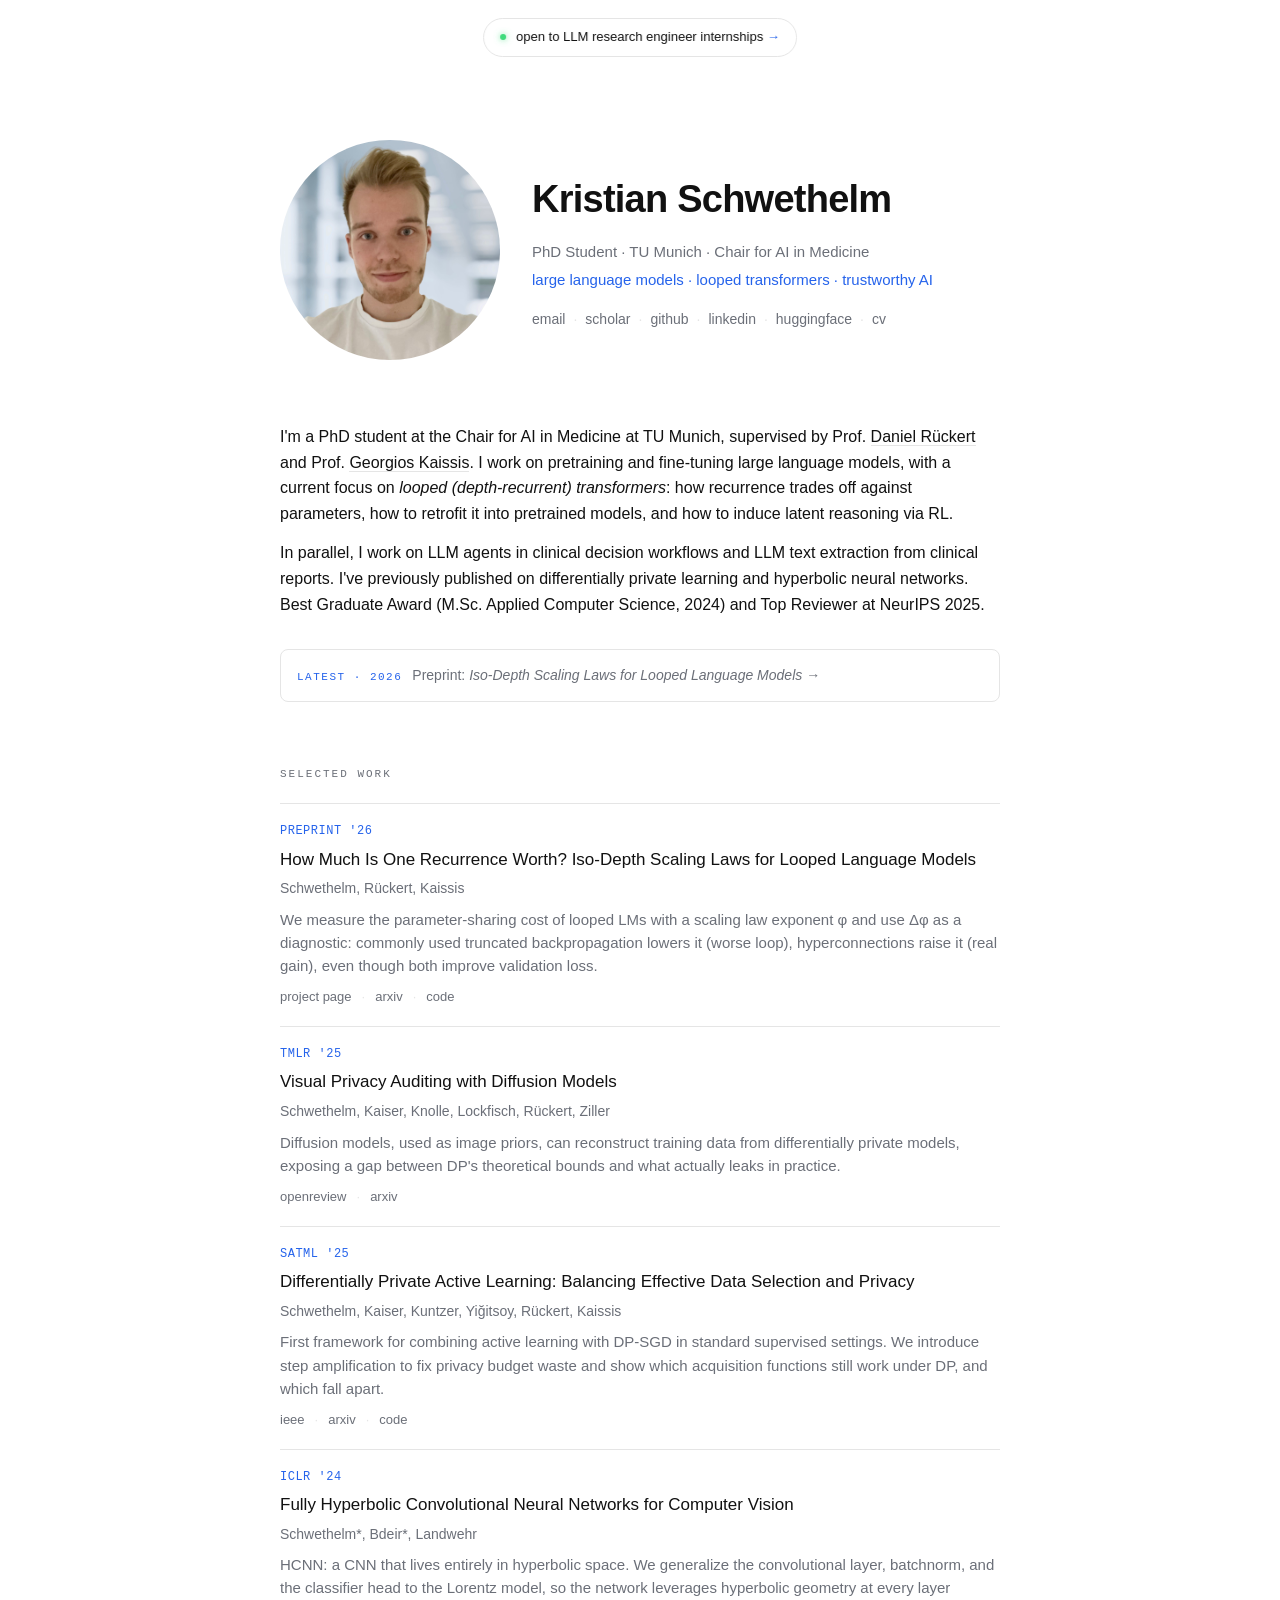
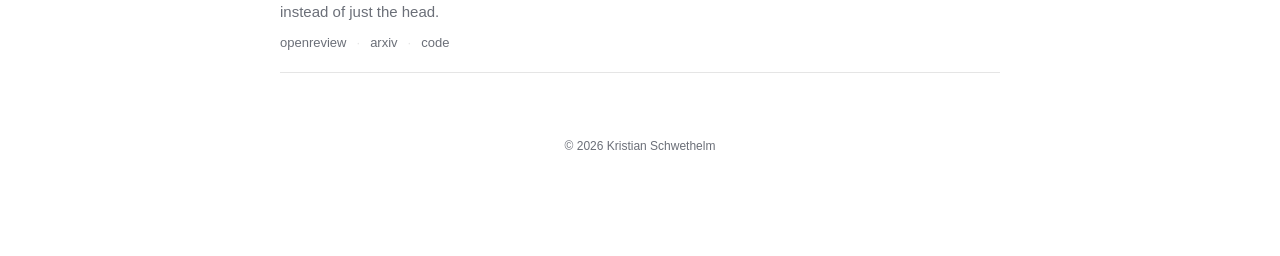
==== index.html @ 6de81373 "Add CV asset Co-Authored-By: Claude Opus 4.7 (1M context) <noreply@anthropic.com>" ====
<!DOCTYPE html>
<html lang="en">
<head>
<meta charset="UTF-8" />
<meta name="viewport" content="width=device-width, initial-scale=1.0" />
<title>Kristian Schwethelm</title>
<meta name="description" content="PhD student at TU Munich working on looped transformers and large language models." />
<link rel="icon" href="data:image/svg+xml,<svg xmlns=%22http://www.w3.org/2000/svg%22 viewBox=%220 0 100 100%22><text y=%22.9em%22 font-size=%2290%22>🧐</text></svg>" />
<style>
  :root {
    --bg: #ffffff;
    --fg: #111111;
    --dim: #6b6f78;
    --line: #e5e5e5;
    --accent: #2563eb;
    --pill-bg: rgba(255,255,255,0.75);
  }
  @media (prefers-color-scheme: dark) {
    :root {
      --bg: #0a0b0d;
      --fg: #e8e6e0;
      --dim: #a0a6b0;
      --line: #2a2e36;
      --accent: #6aa9ff;
      --pill-bg: rgba(10,11,13,0.7);
    }
  }

  * { box-sizing: border-box; margin: 0; padding: 0; }

  html { background: var(--bg); }
  body {
    background: var(--bg);
    color: var(--fg);
    font-family: -apple-system, BlinkMacSystemFont, "Segoe UI", Roboto, "Helvetica Neue", Arial, sans-serif;
    font-size: 16px;
    line-height: 1.6;
    min-height: 100vh;
  }

  a { color: inherit; text-decoration: none; }
  a:hover { color: var(--accent); }

  /* status pill */
  .status-bar {
    position: fixed;
    top: 18px;
    left: 50%;
    transform: translateX(-50%);
    z-index: 11;
  }
  .status {
    display: inline-flex;
    align-items: center;
    gap: 10px;
    padding: 8px 16px;
    border: 1px solid var(--line);
    border-radius: 999px;
    font-size: 13px;
    color: var(--fg);
    background: var(--pill-bg);
    backdrop-filter: blur(8px);
    -webkit-backdrop-filter: blur(8px);
    white-space: nowrap;
    transition: border-color 0.2s;
  }
  .status:hover { border-color: var(--accent); color: var(--fg); }
  .status .dot {
    width: 6px; height: 6px;
    border-radius: 50%;
    background: #3fdb7c;
    box-shadow: 0 0 6px rgba(63,219,124,0.7);
    animation: pulse 2s ease-in-out infinite;
    flex-shrink: 0;
  }
  @keyframes pulse {
    0%, 100% { opacity: 1; }
    50%      { opacity: 0.4; }
  }
  .status strong { color: var(--fg); font-weight: 500; }
  .status .arrow { color: var(--accent); }

  main {
    max-width: 800px;
    margin: 0 auto;
    padding: 140px 40px 100px;
  }

  /* hero */
  .hero {
    display: grid;
    grid-template-columns: auto 1fr;
    gap: 32px;
    align-items: center;
  }
  .hero img {
    width: 220px;
    height: 220px;
    border-radius: 50%;
    object-fit: cover;
    display: block;
  }
  .hero h1 {
    font-size: 38px;
    font-weight: 600;
    letter-spacing: -0.02em;
    margin-bottom: 10px;
  }
  .role {
    color: var(--dim);
    font-size: 15px;
    margin-bottom: 4px;
  }
  .interests {
    color: var(--accent);
    font-size: 15px;
    margin-bottom: 16px;
  }

  .links {
    display: flex;
    flex-wrap: wrap;
    gap: 4px 0;
    font-size: 14px;
    color: var(--dim);
  }
  .links a { color: var(--dim); }
  .links a:hover { color: var(--accent); }
  .links .sep { margin: 0 8px; color: var(--line); }

  /* about */
  .about {
    margin-top: 64px;
    display: flex;
    flex-direction: column;
    gap: 14px;
  }
  .about p { color: var(--fg); }
  .about strong { font-weight: 500; }
  .about em { font-style: italic; color: var(--fg); }
  .about a { color: var(--fg); border-bottom: 1px solid var(--line); }
  .about a:hover { color: var(--accent); border-bottom-color: var(--accent); }

  /* latest */
  .latest {
    margin-top: 32px;
    padding: 14px 16px;
    border: 1px solid var(--line);
    border-radius: 8px;
    font-size: 14px;
    color: var(--dim);
    display: flex;
    align-items: baseline;
    gap: 10px;
    flex-wrap: wrap;
  }
  .latest .tag {
    font-family: ui-monospace, SFMono-Regular, Menlo, Consolas, monospace;
    font-size: 11px;
    text-transform: uppercase;
    letter-spacing: 1.5px;
    color: var(--accent);
  }
  .latest a { color: var(--fg); }
  .latest a:hover { color: var(--accent); }

  /* selected work */
  .label {
    margin-top: 64px;
    margin-bottom: 20px;
    font-family: ui-monospace, SFMono-Regular, Menlo, Consolas, monospace;
    font-size: 11px;
    text-transform: uppercase;
    letter-spacing: 2px;
    color: var(--dim);
  }

  .pub {
    padding: 18px 0;
    border-top: 1px solid var(--line);
    display: flex;
    flex-direction: column;
    gap: 6px;
  }
  .pub:last-of-type { border-bottom: 1px solid var(--line); }

  .pub-venue {
    font-family: ui-monospace, SFMono-Regular, Menlo, Consolas, monospace;
    font-size: 12px;
    color: var(--accent);
    letter-spacing: 0.5px;
    text-transform: uppercase;
  }
  .pub-title {
    font-size: 17px;
    font-weight: 500;
    color: var(--fg);
    line-height: 1.4;
  }
  .pub-title a { color: var(--fg); transition: color 0.2s; }
  .pub-title a:hover { color: var(--accent); }
  .pub-authors {
    font-size: 14px;
    color: var(--dim);
  }
  .pub-tldr {
    font-size: 15px;
    color: var(--dim);
    margin-top: 2px;
    line-height: 1.55;
  }
  .pub-tldr em { font-style: italic; color: var(--fg); }
  .pub-links {
    display: flex;
    flex-wrap: wrap;
    font-size: 13px;
    margin-top: 4px;
    color: var(--dim);
  }
  .pub-links a { color: var(--dim); }
  .pub-links a:hover { color: var(--accent); }
  .pub-links .sep { margin: 0 10px; color: var(--line); }

  /* footer */
  footer {
    margin-top: 64px;
    font-size: 12px;
    color: var(--dim);
    text-align: center;
  }

  /* responsive */
  @media (max-width: 600px) {
    main { padding: 110px 24px 80px; }
    .hero {
      grid-template-columns: 1fr;
      gap: 20px;
      text-align: center;
      justify-items: center;
    }
    .hero img { width: 150px; height: 150px; }
    .hero h1 { font-size: 28px; }
    .links { justify-content: center; }
    .status { font-size: 12px; padding: 6px 12px; }
    .status-bar { top: 14px; }
    .about, .latest, .label { margin-top: 48px; }
    .latest { margin-top: 28px; }
  }
</style>
</head>
<body>

<div class="status-bar">
  <a class="status" href="mailto:k.schwethelm@tum.de?subject=LLM%20Research%20Engineer%20Internship">
    <span class="dot" aria-hidden="true"></span>
    <span>open to <strong>LLM research engineer</strong> internships <span class="arrow">→</span></span>
  </a>
</div>

<main>

  <section class="hero">
    <img src="assets/avatar.jpg" alt="Kristian Schwethelm" />
    <div>
      <h1>Kristian Schwethelm</h1>
      <div class="role">PhD Student · TU Munich · Chair for AI in Medicine</div>
      <div class="interests">large language models · looped transformers · trustworthy AI</div>
      <div class="links">
        <a href="mailto:k.schwethelm@tum.de">email</a>
        <span class="sep">·</span>
        <a href="https://scholar.google.com/citations?user=kschwethelm">scholar</a>
        <span class="sep">·</span>
        <a href="https://github.com/kschwethelm">github</a>
        <span class="sep">·</span>
        <a href="https://www.linkedin.com/in/kristian-schwethelm/">linkedin</a>
        <span class="sep">·</span>
        <a href="https://huggingface.co/KristianS7">huggingface</a>
        <span class="sep">·</span>
        <a href="assets/kristian-schwethelm-cv.pdf">cv</a>
      </div>
    </div>
  </section>

  <section class="about">
    <p>
      I'm a PhD student at the <strong>Chair for AI in Medicine</strong> at TU Munich, supervised by Prof. <a href="https://scholar.google.com/citations?user=H0O0WnQAAAAJ">Daniel Rückert</a> and Prof. <a href="https://scholar.google.com/citations?user=g-WdmSgAAAAJ">Georgios Kaissis</a>. I work on pretraining and fine-tuning large language models, with a current focus on <em>looped (depth-recurrent) transformers</em>: how recurrence trades off against parameters, how to retrofit it into pretrained models, and how to induce latent reasoning via RL.
    </p>
    <p>
      In parallel, I work on LLM agents in clinical decision workflows and LLM text extraction from clinical reports. I've previously published on differentially private learning and hyperbolic neural networks. Best Graduate Award (M.Sc. Applied Computer Science, 2024) and Top Reviewer at NeurIPS 2025.
    </p>
  </section>

  <a class="latest" href="looped-lm-scaling/">
    <span class="tag">Latest · 2026</span>
    <span>Preprint: <em>Iso-Depth Scaling Laws for Looped Language Models</em> →</span>
  </a>

  <div class="label">Selected work</div>

  <article class="pub">
    <div class="pub-venue preprint">Preprint '26</div>
    <div class="pub-title"><a href="looped-lm-scaling/">How Much Is One Recurrence Worth? Iso-Depth Scaling Laws for Looped Language Models</a></div>
    <div class="pub-authors">Schwethelm, Rückert, Kaissis</div>
    <p class="pub-tldr">
      We measure the parameter-sharing cost of looped LMs with a scaling law exponent φ and use Δφ as a diagnostic: commonly used truncated backpropagation lowers it (worse loop), hyperconnections raise it (real gain), even though both improve validation loss.
    </p>
    <div class="pub-links">
      <a href="looped-lm-scaling/">project page</a>
      <span class="sep">·</span>
      <a href="https://arxiv.org/abs/2604.21106">arxiv</a>
      <span class="sep">·</span>
      <a href="https://github.com/kschwethelm/looped-lm-scaling">code</a>
    </div>
  </article>

  <article class="pub">
    <div class="pub-venue">TMLR '25</div>
    <div class="pub-title"><a href="https://arxiv.org/abs/2403.07588">Visual Privacy Auditing with Diffusion Models</a></div>
    <div class="pub-authors">Schwethelm, Kaiser, Knolle, Lockfisch, Rückert, Ziller</div>
    <p class="pub-tldr">
      Diffusion models, used as image priors, can reconstruct training data from differentially private models, exposing a gap between DP's theoretical bounds and what actually leaks in practice.
    </p>
    <div class="pub-links">
      <a href="https://openreview.net/forum?id=D3DA7pgpvn">openreview</a>
      <span class="sep">·</span>
      <a href="https://arxiv.org/abs/2403.07588">arxiv</a>
    </div>
  </article>

  <article class="pub">
    <div class="pub-venue">SaTML '25</div>
    <div class="pub-title"><a href="https://arxiv.org/abs/2410.00542">Differentially Private Active Learning: Balancing Effective Data Selection and Privacy</a></div>
    <div class="pub-authors">Schwethelm, Kaiser, Kuntzer, Yiğitsoy, Rückert, Kaissis</div>
    <p class="pub-tldr">
      First framework for combining active learning with DP-SGD in standard supervised settings. We introduce step amplification to fix privacy budget waste and show which acquisition functions still work under DP, and which fall apart.
    </p>
    <div class="pub-links">
      <a href="https://ieeexplore.ieee.org/document/10992410">ieee</a>
      <span class="sep">·</span>
      <a href="https://arxiv.org/abs/2410.00542">arxiv</a>
      <span class="sep">·</span>
      <a href="https://github.com/kschwethelm/DPAL">code</a>
    </div>
  </article>

  <article class="pub">
    <div class="pub-venue">ICLR '24</div>
    <div class="pub-title"><a href="https://arxiv.org/abs/2303.15919">Fully Hyperbolic Convolutional Neural Networks for Computer Vision</a></div>
    <div class="pub-authors">Schwethelm*, Bdeir*, Landwehr</div>
    <p class="pub-tldr">
      HCNN: a CNN that lives entirely in hyperbolic space. We generalize the convolutional layer, batchnorm, and the classifier head to the Lorentz model, so the network leverages hyperbolic geometry at every layer instead of just the head.
    </p>
    <div class="pub-links">
      <a href="https://openreview.net/forum?id=ekz1hN5QNh">openreview</a>
      <span class="sep">·</span>
      <a href="https://arxiv.org/abs/2303.15919">arxiv</a>
      <span class="sep">·</span>
      <a href="https://github.com/kschwethelm/HyperbolicCV">code</a>
    </div>
  </article>

  <footer>© 2026 Kristian Schwethelm</footer>

</main>

</body>
</html>
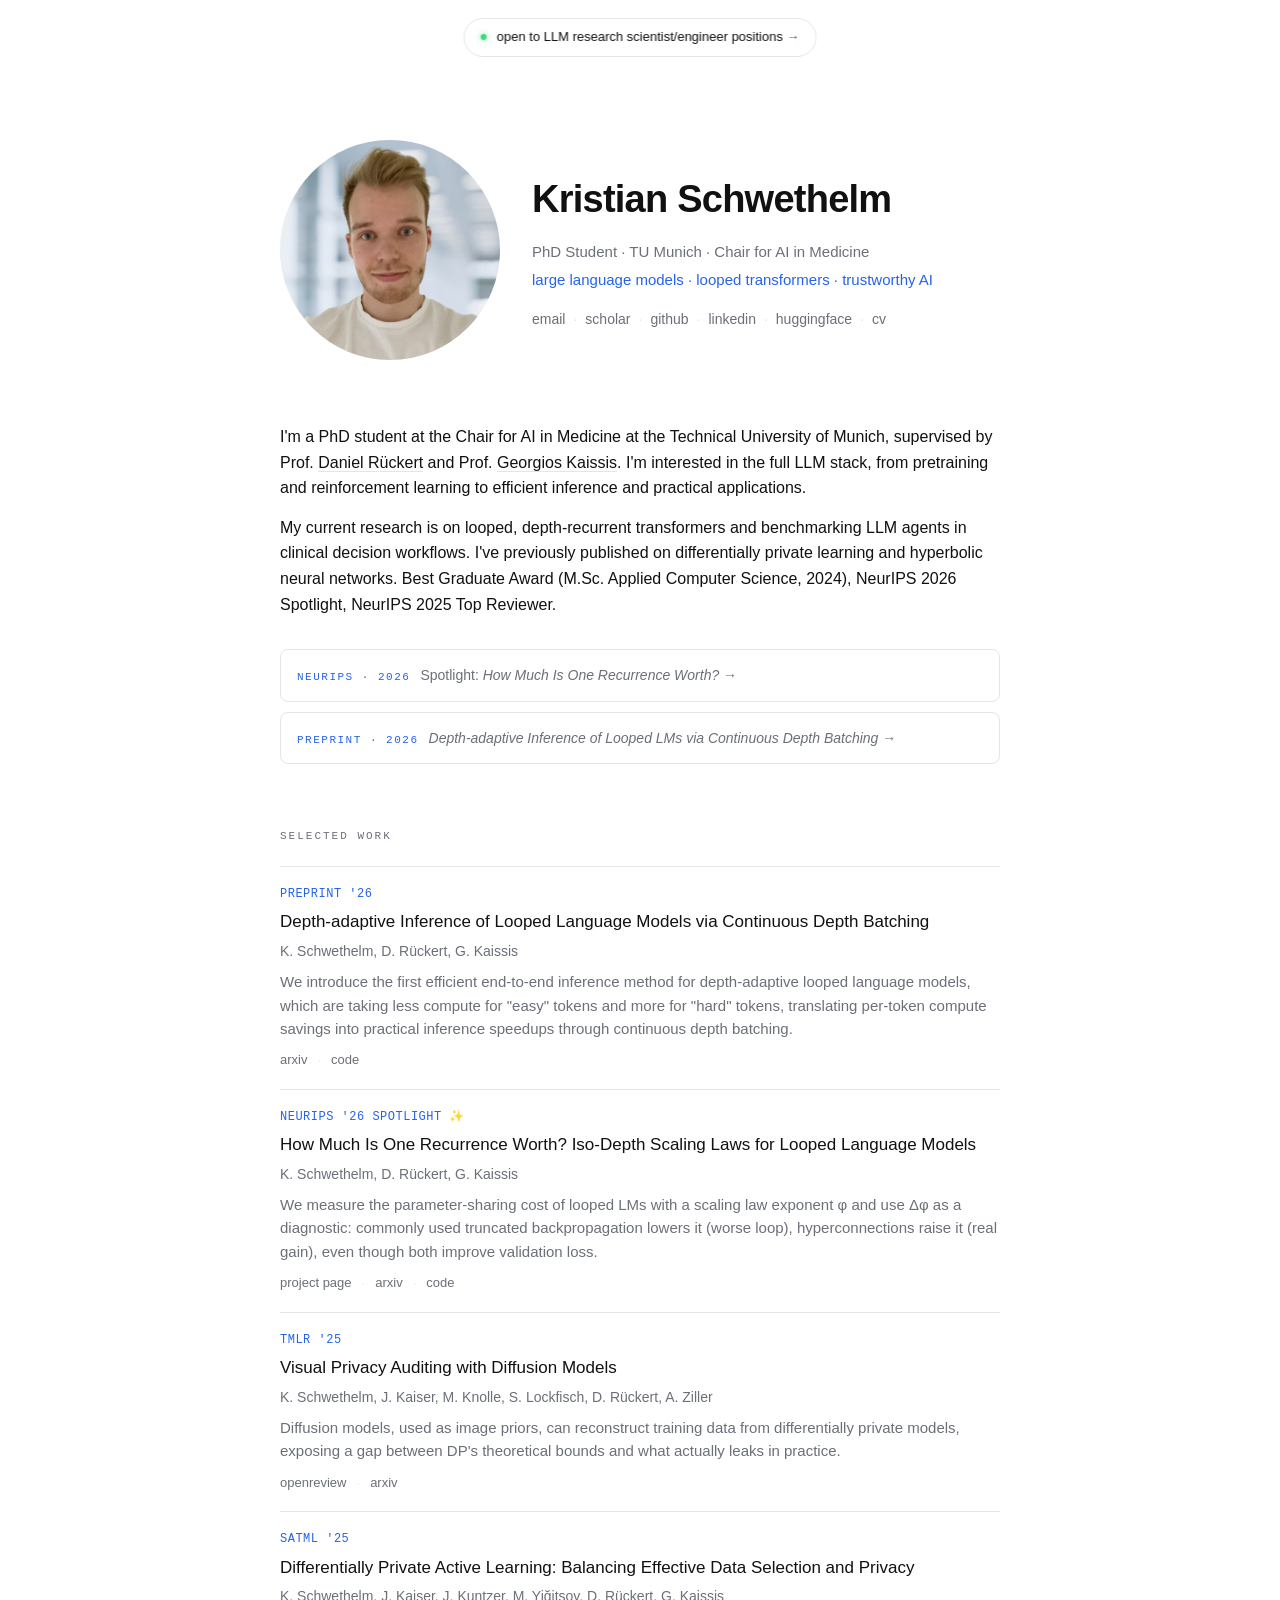
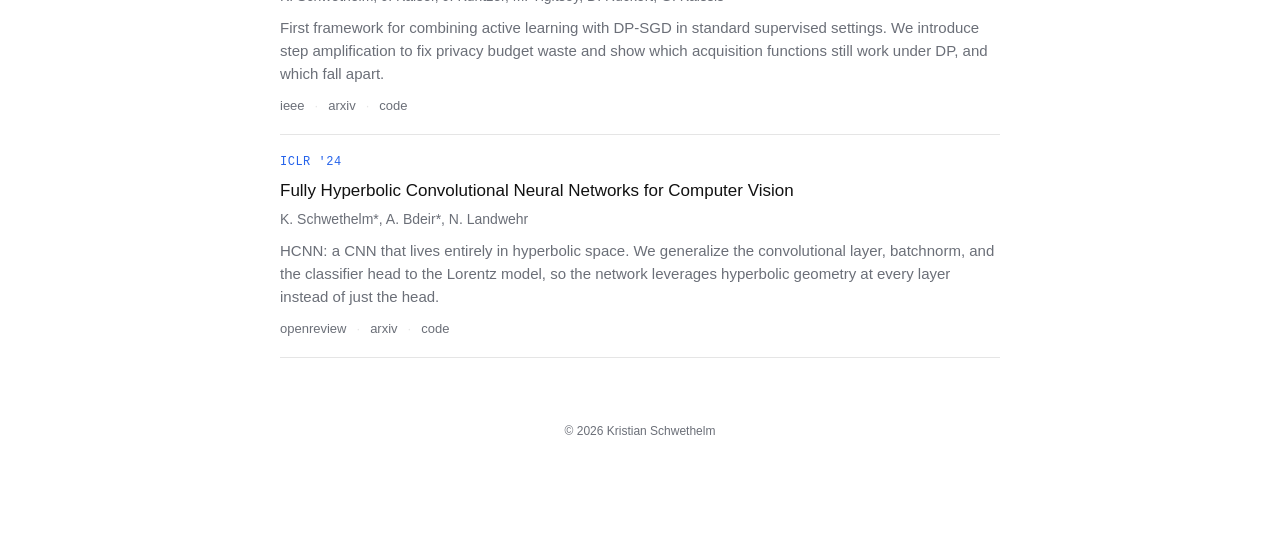
==== commit 7147cc57: "Update new preprint and neurips acceptance" ====
--- a/index.html
+++ b/index.html
@@ -141,9 +141,13 @@
   .about a { color: var(--fg); border-bottom: 1px solid var(--line); }
   .about a:hover { color: var(--accent); border-bottom-color: var(--accent); }
 
-  /* latest */
-  .latest {
+  /* news */
+  .news {
     margin-top: 32px;
+    display: grid;
+    gap: 10px;
+  }
+  .news-item {
     padding: 14px 16px;
     border: 1px solid var(--line);
     border-radius: 8px;
@@ -154,15 +158,14 @@
     gap: 10px;
     flex-wrap: wrap;
   }
-  .latest .tag {
+  .news-item .tag {
     font-family: ui-monospace, SFMono-Regular, Menlo, Consolas, monospace;
     font-size: 11px;
     text-transform: uppercase;
     letter-spacing: 1.5px;
     color: var(--accent);
   }
-  .latest a { color: var(--fg); }
-  .latest a:hover { color: var(--accent); }
+  .news-item:hover { color: var(--accent); }
 
   /* selected work */
   .label {
@@ -243,17 +246,17 @@
     .links { justify-content: center; }
     .status { font-size: 12px; padding: 6px 12px; }
     .status-bar { top: 14px; }
-    .about, .latest, .label { margin-top: 48px; }
-    .latest { margin-top: 28px; }
+    .about, .news, .label { margin-top: 48px; }
+    .news { margin-top: 28px; }
   }
 </style>
 </head>
 <body>
 
 <div class="status-bar">
-  <a class="status" href="mailto:k.schwethelm@tum.de?subject=LLM%20Research%20Engineer%20Internship">
+  <a class="status" href="mailto:k.schwethelm@tum.de?subject=Internship">
     <span class="dot" aria-hidden="true"></span>
-    <span>open to <strong>LLM research engineer</strong> internships <span class="arrow">→</span></span>
+    <span>open to <strong>LLM research scientist/engineer</strong> positions <span class="arrow">→</span></span>
   </a>
 </div>
 
@@ -283,24 +286,44 @@
 
   <section class="about">
     <p>
-      I'm a PhD student at the <strong>Chair for AI in Medicine</strong> at TU Munich, supervised by Prof. <a href="https://scholar.google.com/citations?user=H0O0WnQAAAAJ">Daniel Rückert</a> and Prof. <a href="https://scholar.google.com/citations?user=g-WdmSgAAAAJ">Georgios Kaissis</a>. I work on pretraining and fine-tuning large language models, with a current focus on <em>looped (depth-recurrent) transformers</em>: how recurrence trades off against parameters, how to retrofit it into pretrained models, and how to induce latent reasoning via RL.
+      I'm a PhD student at the <strong>Chair for AI in Medicine</strong> at the Technical University of Munich, supervised by Prof. <a href="https://scholar.google.com/citations?user=H0O0WnQAAAAJ">Daniel Rückert</a> and Prof. <a href="https://scholar.google.com/citations?user=g-WdmSgAAAAJ">Georgios Kaissis</a>. I'm interested in the full LLM stack, from pretraining and reinforcement learning to efficient inference and practical applications.
     </p>
     <p>
-      In parallel, I work on LLM agents in clinical decision workflows and LLM text extraction from clinical reports. I've previously published on differentially private learning and hyperbolic neural networks. Best Graduate Award (M.Sc. Applied Computer Science, 2024) and Top Reviewer at NeurIPS 2025.
+      My current research is on looped, depth-recurrent transformers and benchmarking LLM agents in clinical decision workflows. I've previously published on differentially private learning and hyperbolic neural networks. Best Graduate Award (M.Sc. Applied Computer Science, 2024), NeurIPS 2026 Spotlight, NeurIPS 2025 Top Reviewer.
     </p>
   </section>
 
-  <a class="latest" href="looped-lm-scaling/">
-    <span class="tag">Latest · 2026</span>
-    <span>Preprint: <em>Iso-Depth Scaling Laws for Looped Language Models</em> →</span>
-  </a>
+  <section class="news" aria-label="News">
+    <a class="news-item" href="looped-lm-scaling/">
+      <span class="tag">NeurIPS · 2026</span>
+      <span>Spotlight: <em>How Much Is One Recurrence Worth?</em> →</span>
+    </a>
+    <a class="news-item" href="https://arxiv.org/abs/2608.09444">
+      <span class="tag">Preprint · 2026</span>
+      <span><em>Depth-adaptive Inference of Looped LMs via Continuous Depth Batching</em> →</span>
+    </a>
+  </section>
 
   <div class="label">Selected work</div>
 
   <article class="pub">
-    <div class="pub-venue preprint">Preprint '26</div>
+    <div class="pub-venue">Preprint '26</div>
+    <div class="pub-title"><a href="https://arxiv.org/abs/2608.09444">Depth-adaptive Inference of Looped Language Models via Continuous Depth Batching</a></div>
+    <div class="pub-authors">K. Schwethelm, D. Rückert, G. Kaissis</div>
+    <p class="pub-tldr">
+      We introduce the first efficient end-to-end inference method for depth-adaptive looped language models, which are taking less compute for "easy" tokens and more for "hard" tokens, translating per-token compute savings into practical inference speedups through continuous depth batching.
+    </p>
+    <div class="pub-links">
+      <a href="https://arxiv.org/abs/2608.09444">arxiv</a>
+      <span class="sep">·</span>
+      <a href="https://github.com/kschwethelm/continuous-depth-batching">code</a>
+    </div>
+  </article>
+
+  <article class="pub">
+    <div class="pub-venue">NeurIPS '26 Spotlight ✨</div>
     <div class="pub-title"><a href="looped-lm-scaling/">How Much Is One Recurrence Worth? Iso-Depth Scaling Laws for Looped Language Models</a></div>
-    <div class="pub-authors">Schwethelm, Rückert, Kaissis</div>
+    <div class="pub-authors">K. Schwethelm, D. Rückert, G. Kaissis</div>
     <p class="pub-tldr">
       We measure the parameter-sharing cost of looped LMs with a scaling law exponent φ and use Δφ as a diagnostic: commonly used truncated backpropagation lowers it (worse loop), hyperconnections raise it (real gain), even though both improve validation loss.
     </p>
@@ -316,7 +339,7 @@
   <article class="pub">
     <div class="pub-venue">TMLR '25</div>
     <div class="pub-title"><a href="https://arxiv.org/abs/2403.07588">Visual Privacy Auditing with Diffusion Models</a></div>
-    <div class="pub-authors">Schwethelm, Kaiser, Knolle, Lockfisch, Rückert, Ziller</div>
+    <div class="pub-authors">K. Schwethelm, J. Kaiser, M. Knolle, S. Lockfisch, D. Rückert, A. Ziller</div>
     <p class="pub-tldr">
       Diffusion models, used as image priors, can reconstruct training data from differentially private models, exposing a gap between DP's theoretical bounds and what actually leaks in practice.
     </p>
@@ -330,7 +353,7 @@
   <article class="pub">
     <div class="pub-venue">SaTML '25</div>
     <div class="pub-title"><a href="https://arxiv.org/abs/2410.00542">Differentially Private Active Learning: Balancing Effective Data Selection and Privacy</a></div>
-    <div class="pub-authors">Schwethelm, Kaiser, Kuntzer, Yiğitsoy, Rückert, Kaissis</div>
+    <div class="pub-authors">K. Schwethelm, J. Kaiser, J. Kuntzer, M. Yiğitsoy, D. Rückert, G. Kaissis</div>
     <p class="pub-tldr">
       First framework for combining active learning with DP-SGD in standard supervised settings. We introduce step amplification to fix privacy budget waste and show which acquisition functions still work under DP, and which fall apart.
     </p>
@@ -346,7 +369,7 @@
   <article class="pub">
     <div class="pub-venue">ICLR '24</div>
     <div class="pub-title"><a href="https://arxiv.org/abs/2303.15919">Fully Hyperbolic Convolutional Neural Networks for Computer Vision</a></div>
-    <div class="pub-authors">Schwethelm*, Bdeir*, Landwehr</div>
+    <div class="pub-authors">K. Schwethelm*, A. Bdeir*, N. Landwehr</div>
     <p class="pub-tldr">
       HCNN: a CNN that lives entirely in hyperbolic space. We generalize the convolutional layer, batchnorm, and the classifier head to the Lorentz model, so the network leverages hyperbolic geometry at every layer instead of just the head.
     </p>
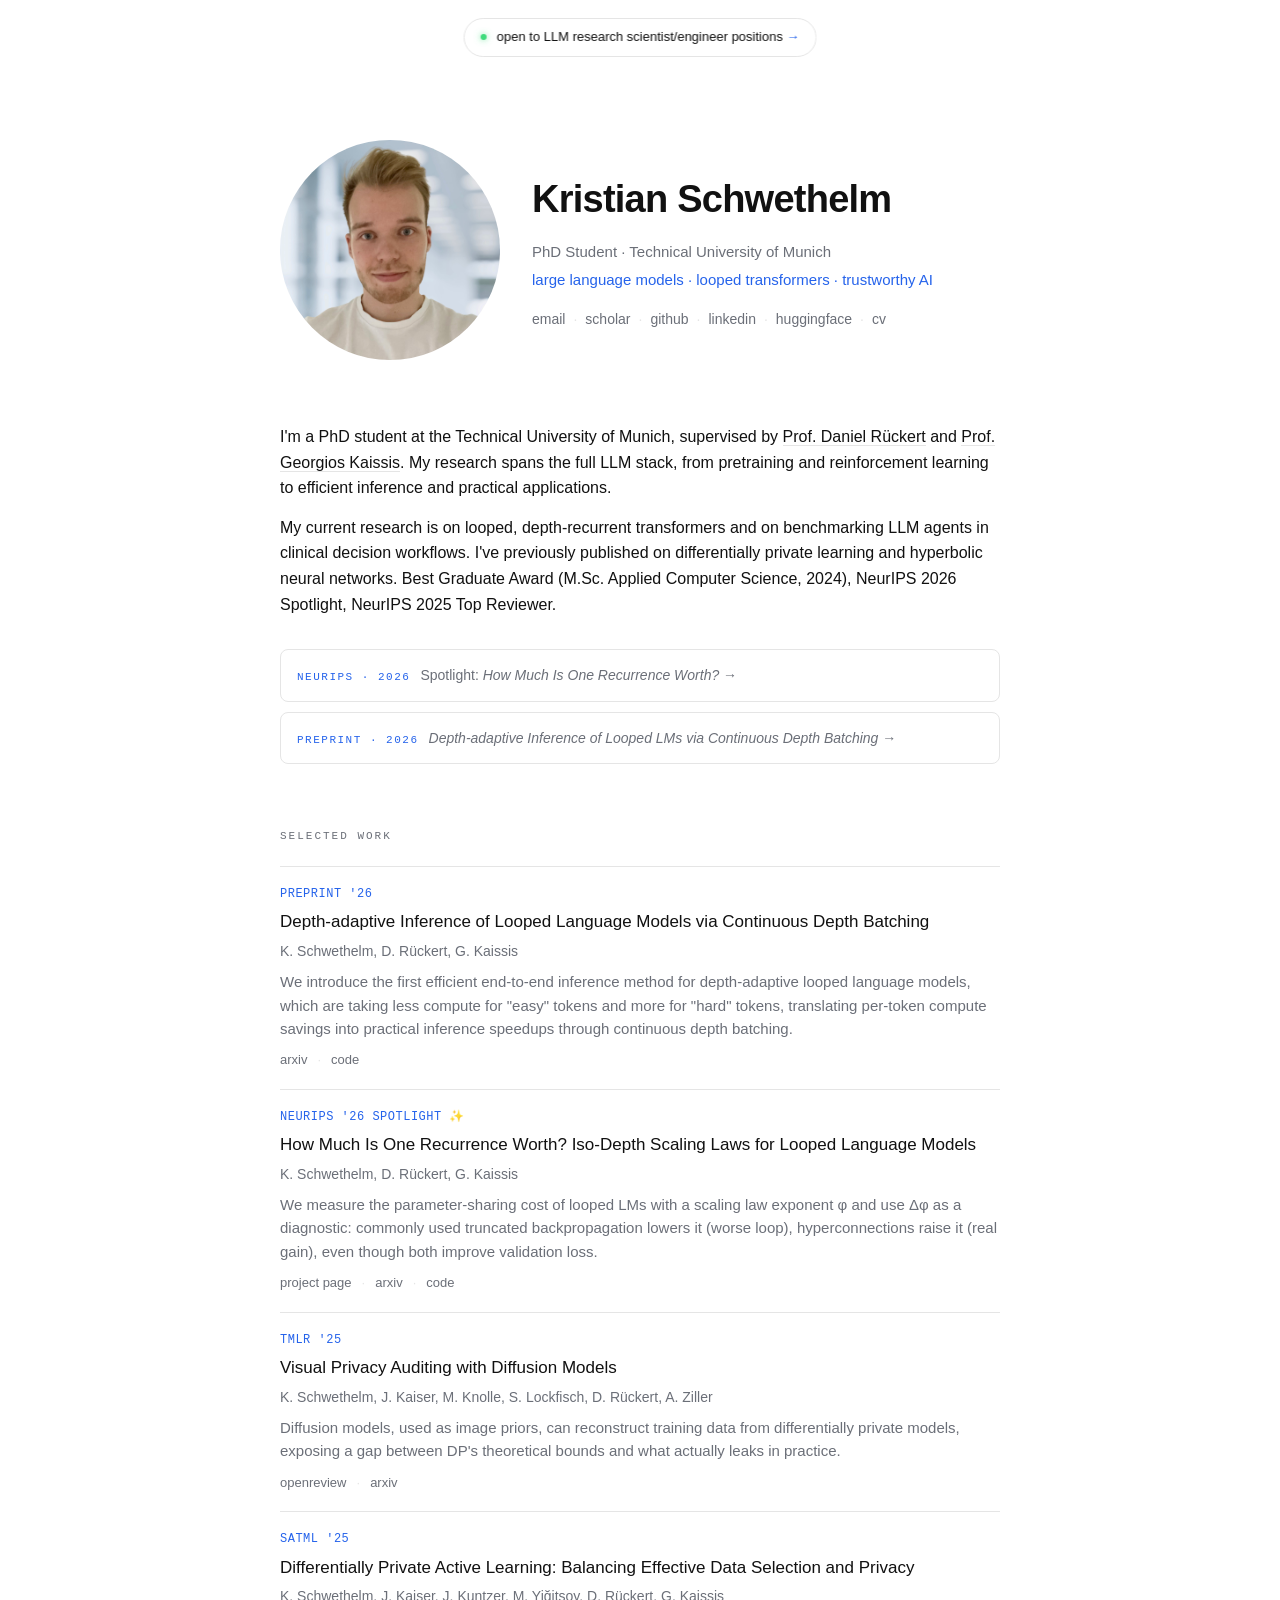
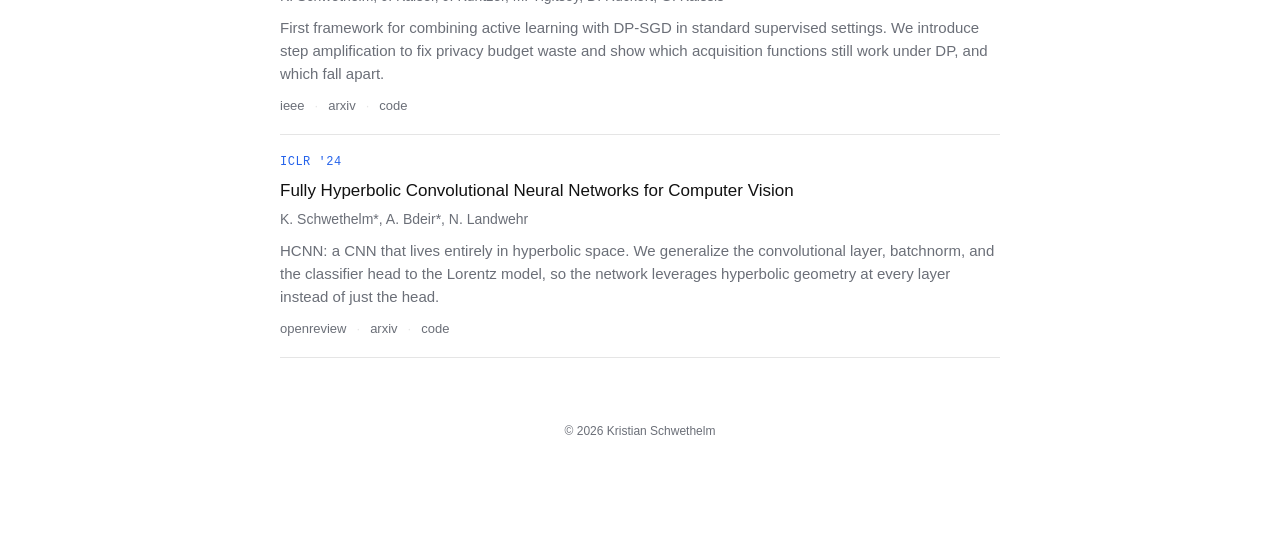
==== commit d054e07f: "small update" ====
--- a/index.html
+++ b/index.html
@@ -5,7 +5,7 @@
 <meta name="viewport" content="width=device-width, initial-scale=1.0" />
 <title>Kristian Schwethelm</title>
 <meta name="description" content="PhD student at TU Munich working on looped transformers and large language models." />
-<link rel="icon" href="data:image/svg+xml,<svg xmlns=%22http://www.w3.org/2000/svg%22 viewBox=%220 0 100 100%22><text y=%22.9em%22 font-size=%2290%22>🧐</text></svg>" />
+<link rel="icon" href="data:image/svg+xml,<svg xmlns=%22http://www.w3.org/2000/svg%22 viewBox=%220 0 100 100%22><text y=%22.9em%22 font-size=%2290%22>🤖</text></svg>" />
 <style>
   :root {
     --bg: #ffffff;
@@ -266,7 +266,7 @@
     <img src="assets/avatar.jpg" alt="Kristian Schwethelm" />
     <div>
       <h1>Kristian Schwethelm</h1>
-      <div class="role">PhD Student · TU Munich · Chair for AI in Medicine</div>
+      <div class="role">PhD Student · Technical University of Munich</div>
       <div class="interests">large language models · looped transformers · trustworthy AI</div>
       <div class="links">
         <a href="mailto:k.schwethelm@tum.de">email</a>
@@ -286,10 +286,10 @@
 
   <section class="about">
     <p>
-      I'm a PhD student at the <strong>Chair for AI in Medicine</strong> at the Technical University of Munich, supervised by Prof. <a href="https://scholar.google.com/citations?user=H0O0WnQAAAAJ">Daniel Rückert</a> and Prof. <a href="https://scholar.google.com/citations?user=g-WdmSgAAAAJ">Georgios Kaissis</a>. I'm interested in the full LLM stack, from pretraining and reinforcement learning to efficient inference and practical applications.
+      I'm a PhD student at the Technical University of Munich, supervised by <a href="https://scholar.google.com/citations?user=H0O0WnQAAAAJ">Prof. Daniel Rückert</a> and <a href="https://scholar.google.com/citations?user=g-WdmSgAAAAJ">Prof. Georgios Kaissis</a>. My research spans the full LLM stack, from pretraining and reinforcement learning to efficient inference and practical applications.
     </p>
     <p>
-      My current research is on looped, depth-recurrent transformers and benchmarking LLM agents in clinical decision workflows. I've previously published on differentially private learning and hyperbolic neural networks. Best Graduate Award (M.Sc. Applied Computer Science, 2024), NeurIPS 2026 Spotlight, NeurIPS 2025 Top Reviewer.
+      My current research is on looped, depth-recurrent transformers and on benchmarking LLM agents in clinical decision workflows. I've previously published on differentially private learning and hyperbolic neural networks. Best Graduate Award (M.Sc. Applied Computer Science, 2024), NeurIPS 2026 Spotlight, NeurIPS 2025 Top Reviewer.
     </p>
   </section>
 
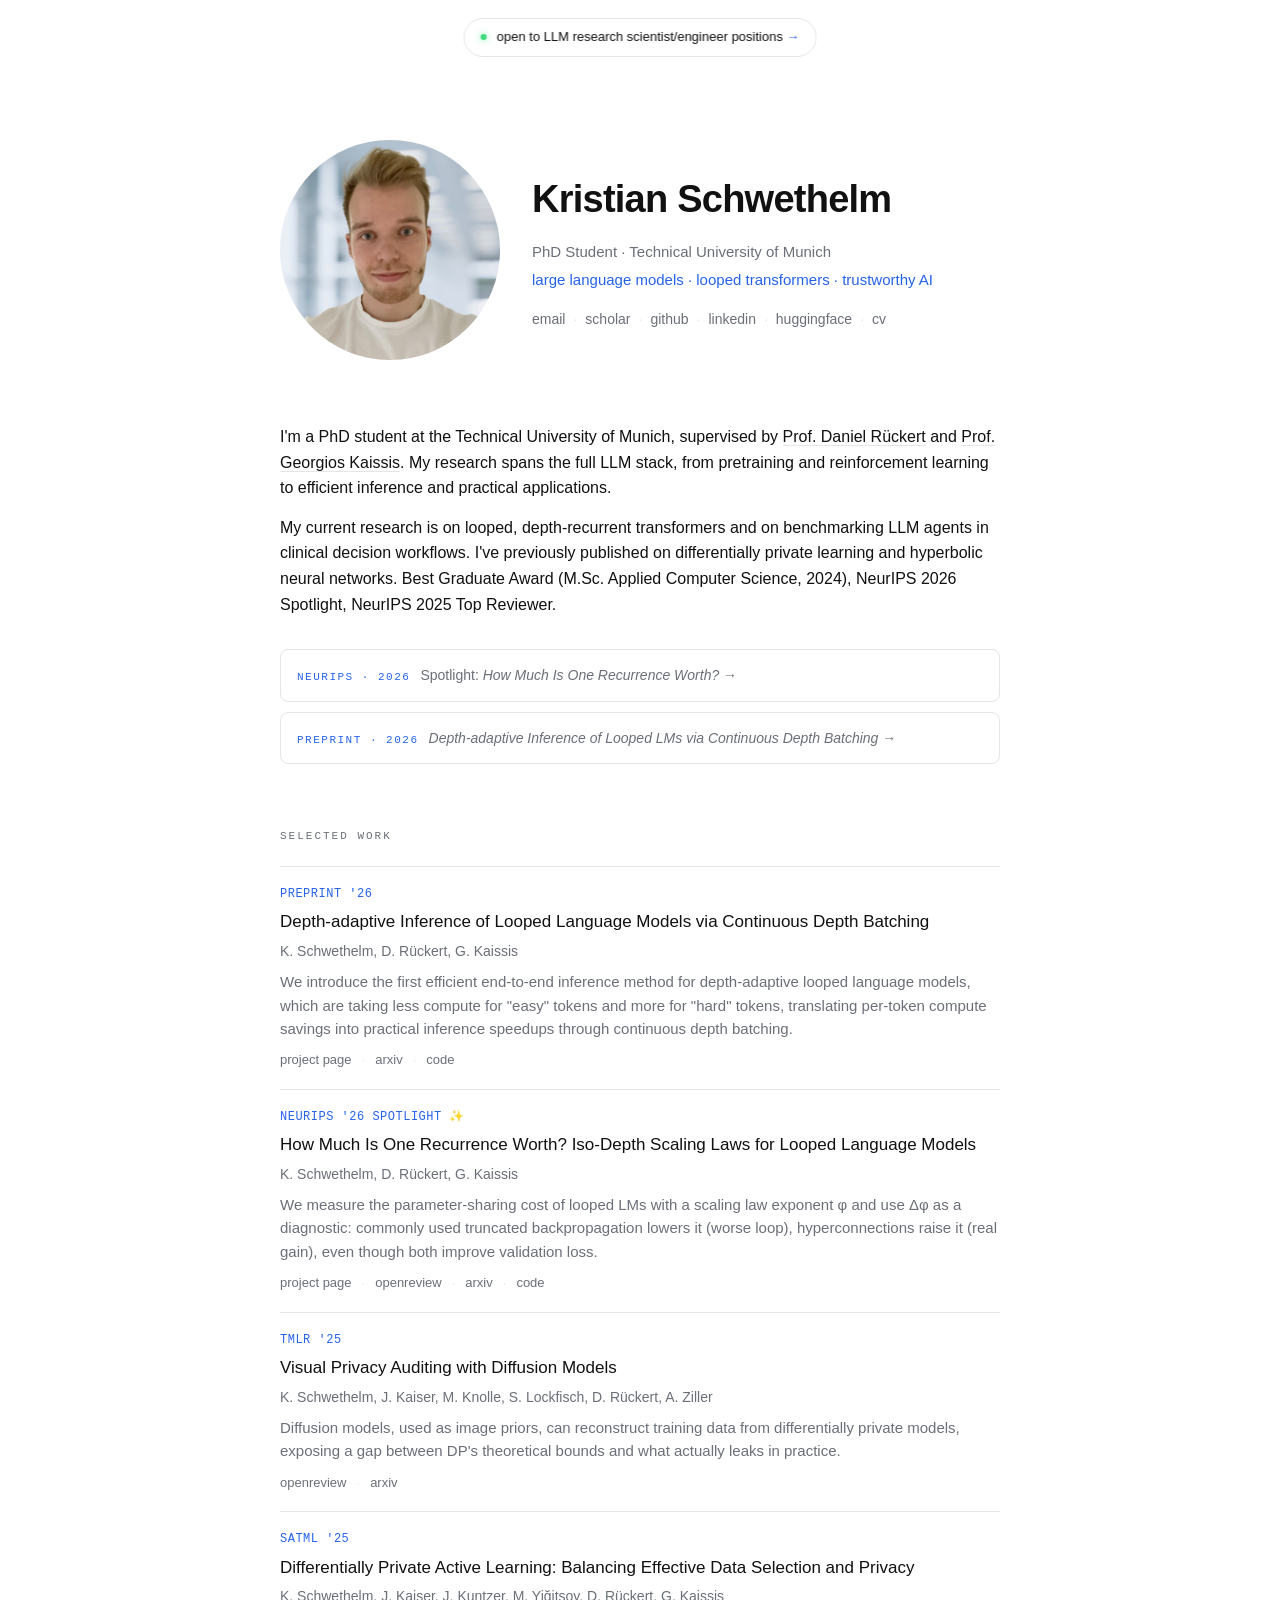
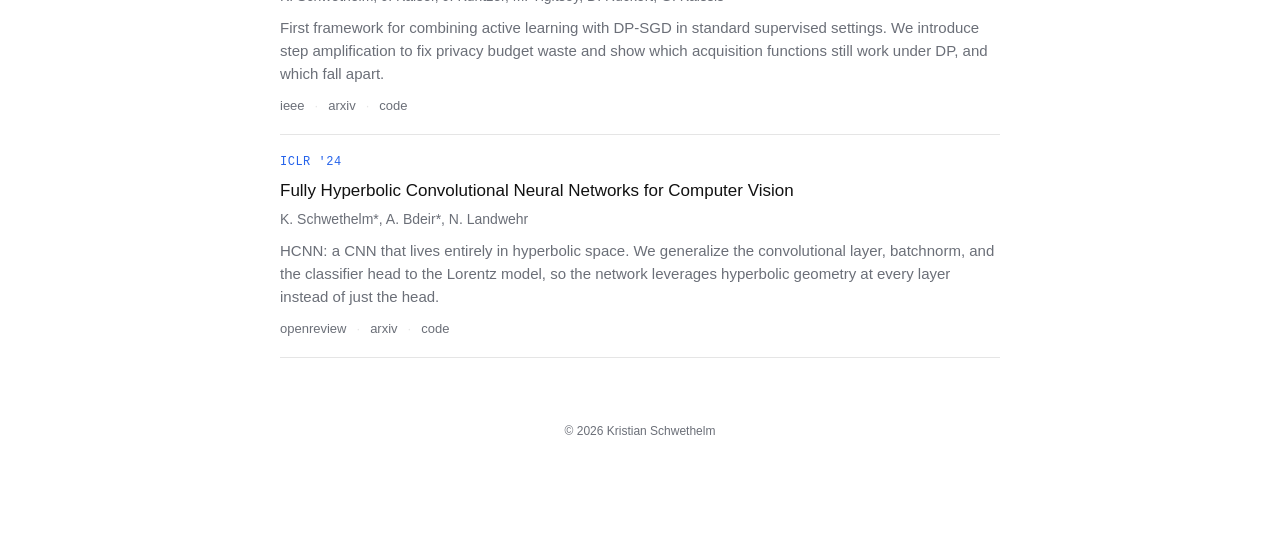
==== commit edf7edea: "Start CDB project page" ====
--- a/index.html
+++ b/index.html
@@ -298,7 +298,7 @@
       <span class="tag">NeurIPS · 2026</span>
       <span>Spotlight: <em>How Much Is One Recurrence Worth?</em> →</span>
     </a>
-    <a class="news-item" href="https://arxiv.org/abs/2608.09444">
+    <a class="news-item" href="continuous-depth-batching/">
       <span class="tag">Preprint · 2026</span>
       <span><em>Depth-adaptive Inference of Looped LMs via Continuous Depth Batching</em> →</span>
     </a>
@@ -308,15 +308,17 @@
 
   <article class="pub">
     <div class="pub-venue">Preprint '26</div>
-    <div class="pub-title"><a href="https://arxiv.org/abs/2608.09444">Depth-adaptive Inference of Looped Language Models via Continuous Depth Batching</a></div>
+    <div class="pub-title"><a href="continuous-depth-batching/">Depth-adaptive Inference of Looped Language Models via Continuous Depth Batching</a></div>
     <div class="pub-authors">K. Schwethelm, D. Rückert, G. Kaissis</div>
     <p class="pub-tldr">
       We introduce the first efficient end-to-end inference method for depth-adaptive looped language models, which are taking less compute for "easy" tokens and more for "hard" tokens, translating per-token compute savings into practical inference speedups through continuous depth batching.
     </p>
     <div class="pub-links">
+      <a href="continuous-depth-batching/">project page</a>
+      <span class="sep">·</span>
       <a href="https://arxiv.org/abs/2608.09444">arxiv</a>
       <span class="sep">·</span>
-      <a href="https://github.com/kschwethelm/continuous-depth-batching">code</a>
+      <a href="https://github.com/kschwethelm/loop-sglang">code</a>
     </div>
   </article>
 
@@ -330,6 +332,8 @@
     <div class="pub-links">
       <a href="looped-lm-scaling/">project page</a>
       <span class="sep">·</span>
+      <a href="https://openreview.net/forum?id=iBvm5lCnAJ">openreview</a>
+      <span class="sep">·</span>
       <a href="https://arxiv.org/abs/2604.21106">arxiv</a>
       <span class="sep">·</span>
       <a href="https://github.com/kschwethelm/looped-lm-scaling">code</a>
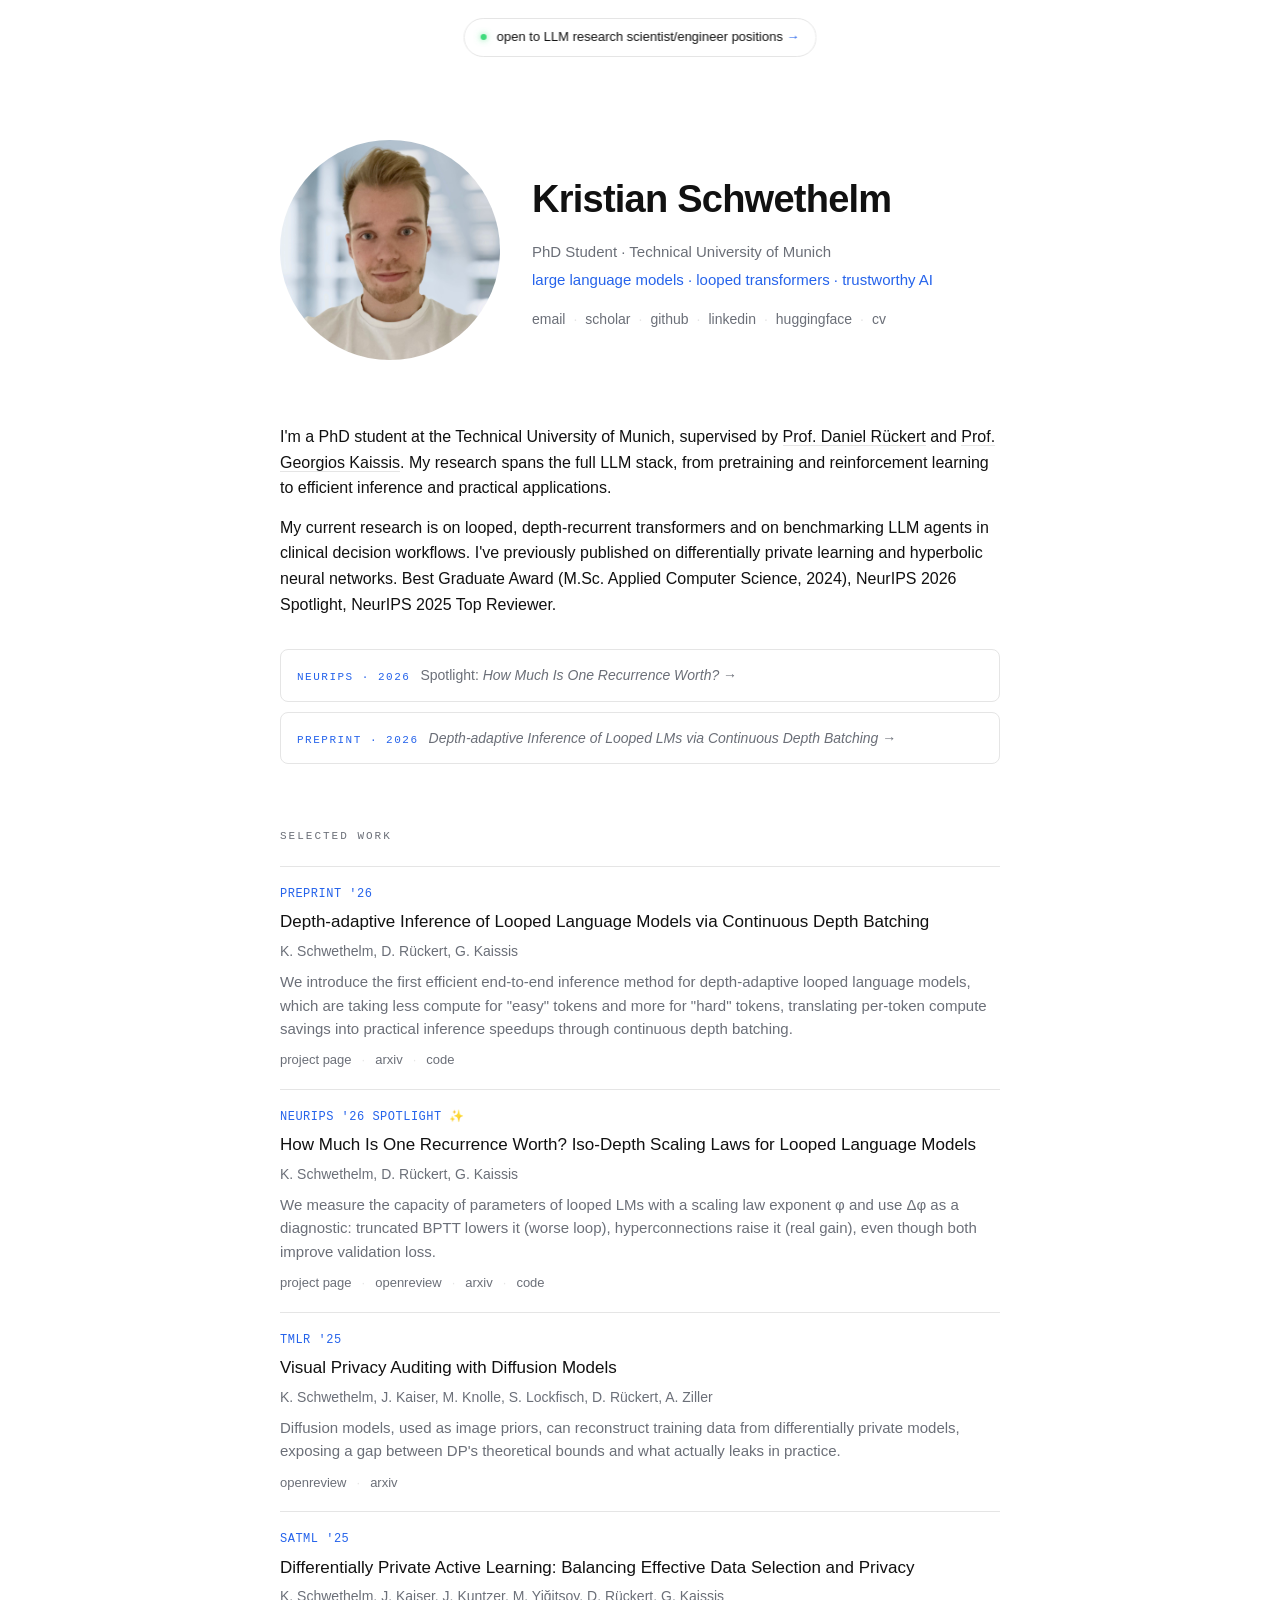
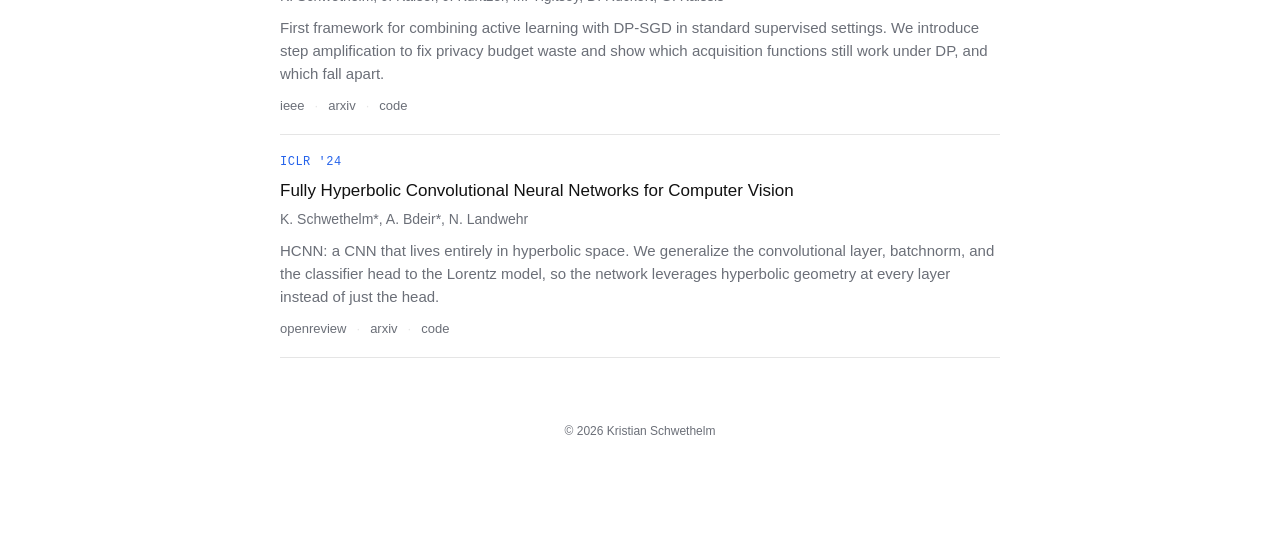
==== commit b1d86591: "Content for CDB page and general layout improvements" ====
--- a/index.html
+++ b/index.html
@@ -5,6 +5,22 @@
 <meta name="viewport" content="width=device-width, initial-scale=1.0" />
 <title>Kristian Schwethelm</title>
 <meta name="description" content="PhD student at TU Munich working on looped transformers and large language models." />
+<link rel="canonical" href="https://kschwethelm.github.io/" />
+<script type="application/ld+json">
+{
+  "@context": "https://schema.org",
+  "@type": "Person",
+  "@id": "https://kschwethelm.github.io/#person",
+  "name": "Kristian Schwethelm",
+  "url": "https://kschwethelm.github.io/",
+  "sameAs": [
+    "https://scholar.google.com/citations?user=Q5X7Kw8AAAAJ",
+    "https://github.com/kschwethelm",
+    "https://www.linkedin.com/in/kristian-schwethelm/",
+    "https://huggingface.co/KristianS7"
+  ]
+}
+</script>
 <link rel="icon" href="data:image/svg+xml,<svg xmlns=%22http://www.w3.org/2000/svg%22 viewBox=%220 0 100 100%22><text y=%22.9em%22 font-size=%2290%22>🤖</text></svg>" />
 <style>
   :root {
@@ -47,10 +63,13 @@
     top: 18px;
     left: 50%;
     transform: translateX(-50%);
+    width: max-content;
+    max-width: calc(100% - 32px);
     z-index: 11;
   }
   .status {
     display: inline-flex;
+    max-width: 100%;
     align-items: center;
     gap: 10px;
     padding: 8px 16px;
@@ -61,10 +80,11 @@
     background: var(--pill-bg);
     backdrop-filter: blur(8px);
     -webkit-backdrop-filter: blur(8px);
-    white-space: nowrap;
+    white-space: normal;
     transition: border-color 0.2s;
   }
   .status:hover { border-color: var(--accent); color: var(--fg); }
+  .status > span:last-child { min-width: 0; overflow-wrap: anywhere; }
   .status .dot {
     width: 6px; height: 6px;
     border-radius: 50%;
@@ -77,6 +97,9 @@
     0%, 100% { opacity: 1; }
     50%      { opacity: 0.4; }
   }
+  @media (prefers-reduced-motion: reduce) {
+    .status .dot { animation: none; }
+  }
   .status strong { color: var(--fg); font-weight: 500; }
   .status .arrow { color: var(--accent); }
 
@@ -173,6 +196,7 @@
     margin-bottom: 20px;
     font-family: ui-monospace, SFMono-Regular, Menlo, Consolas, monospace;
     font-size: 11px;
+    font-weight: 400;
     text-transform: uppercase;
     letter-spacing: 2px;
     color: var(--dim);
@@ -254,7 +278,7 @@
 <body>
 
 <div class="status-bar">
-  <a class="status" href="mailto:k.schwethelm@tum.de?subject=Internship">
+  <a class="status" href="mailto:k.schwethelm@tum.de?subject=LLM%20research%20position">
     <span class="dot" aria-hidden="true"></span>
     <span>open to <strong>LLM research scientist/engineer</strong> positions <span class="arrow">→</span></span>
   </a>
@@ -271,7 +295,7 @@
       <div class="links">
         <a href="mailto:k.schwethelm@tum.de">email</a>
         <span class="sep">·</span>
-        <a href="https://scholar.google.com/citations?user=kschwethelm">scholar</a>
+        <a href="https://scholar.google.com/citations?user=Q5X7Kw8AAAAJ">scholar</a>
         <span class="sep">·</span>
         <a href="https://github.com/kschwethelm">github</a>
         <span class="sep">·</span>
@@ -304,11 +328,11 @@
     </a>
   </section>
 
-  <div class="label">Selected work</div>
+  <h2 class="label">Selected work</h2>
 
   <article class="pub">
     <div class="pub-venue">Preprint '26</div>
-    <div class="pub-title"><a href="continuous-depth-batching/">Depth-adaptive Inference of Looped Language Models via Continuous Depth Batching</a></div>
+    <h3 class="pub-title"><a href="continuous-depth-batching/">Depth-adaptive Inference of Looped Language Models via Continuous Depth Batching</a></h3>
     <div class="pub-authors">K. Schwethelm, D. Rückert, G. Kaissis</div>
     <p class="pub-tldr">
       We introduce the first efficient end-to-end inference method for depth-adaptive looped language models, which are taking less compute for "easy" tokens and more for "hard" tokens, translating per-token compute savings into practical inference speedups through continuous depth batching.
@@ -324,10 +348,10 @@
 
   <article class="pub">
     <div class="pub-venue">NeurIPS '26 Spotlight ✨</div>
-    <div class="pub-title"><a href="looped-lm-scaling/">How Much Is One Recurrence Worth? Iso-Depth Scaling Laws for Looped Language Models</a></div>
+    <h3 class="pub-title"><a href="looped-lm-scaling/">How Much Is One Recurrence Worth? Iso-Depth Scaling Laws for Looped Language Models</a></h3>
     <div class="pub-authors">K. Schwethelm, D. Rückert, G. Kaissis</div>
     <p class="pub-tldr">
-      We measure the parameter-sharing cost of looped LMs with a scaling law exponent φ and use Δφ as a diagnostic: commonly used truncated backpropagation lowers it (worse loop), hyperconnections raise it (real gain), even though both improve validation loss.
+      We measure the capacity of parameters of looped LMs with a scaling law exponent φ and use Δφ as a diagnostic: truncated BPTT lowers it (worse loop), hyperconnections raise it (real gain), even though both improve validation loss.
     </p>
     <div class="pub-links">
       <a href="looped-lm-scaling/">project page</a>
@@ -342,7 +366,7 @@
 
   <article class="pub">
     <div class="pub-venue">TMLR '25</div>
-    <div class="pub-title"><a href="https://arxiv.org/abs/2403.07588">Visual Privacy Auditing with Diffusion Models</a></div>
+    <h3 class="pub-title"><a href="https://arxiv.org/abs/2403.07588">Visual Privacy Auditing with Diffusion Models</a></h3>
     <div class="pub-authors">K. Schwethelm, J. Kaiser, M. Knolle, S. Lockfisch, D. Rückert, A. Ziller</div>
     <p class="pub-tldr">
       Diffusion models, used as image priors, can reconstruct training data from differentially private models, exposing a gap between DP's theoretical bounds and what actually leaks in practice.
@@ -356,7 +380,7 @@
 
   <article class="pub">
     <div class="pub-venue">SaTML '25</div>
-    <div class="pub-title"><a href="https://arxiv.org/abs/2410.00542">Differentially Private Active Learning: Balancing Effective Data Selection and Privacy</a></div>
+    <h3 class="pub-title"><a href="https://arxiv.org/abs/2410.00542">Differentially Private Active Learning: Balancing Effective Data Selection and Privacy</a></h3>
     <div class="pub-authors">K. Schwethelm, J. Kaiser, J. Kuntzer, M. Yiğitsoy, D. Rückert, G. Kaissis</div>
     <p class="pub-tldr">
       First framework for combining active learning with DP-SGD in standard supervised settings. We introduce step amplification to fix privacy budget waste and show which acquisition functions still work under DP, and which fall apart.
@@ -372,7 +396,7 @@
 
   <article class="pub">
     <div class="pub-venue">ICLR '24</div>
-    <div class="pub-title"><a href="https://arxiv.org/abs/2303.15919">Fully Hyperbolic Convolutional Neural Networks for Computer Vision</a></div>
+    <h3 class="pub-title"><a href="https://arxiv.org/abs/2303.15919">Fully Hyperbolic Convolutional Neural Networks for Computer Vision</a></h3>
     <div class="pub-authors">K. Schwethelm*, A. Bdeir*, N. Landwehr</div>
     <p class="pub-tldr">
       HCNN: a CNN that lives entirely in hyperbolic space. We generalize the convolutional layer, batchnorm, and the classifier head to the Lorentz model, so the network leverages hyperbolic geometry at every layer instead of just the head.
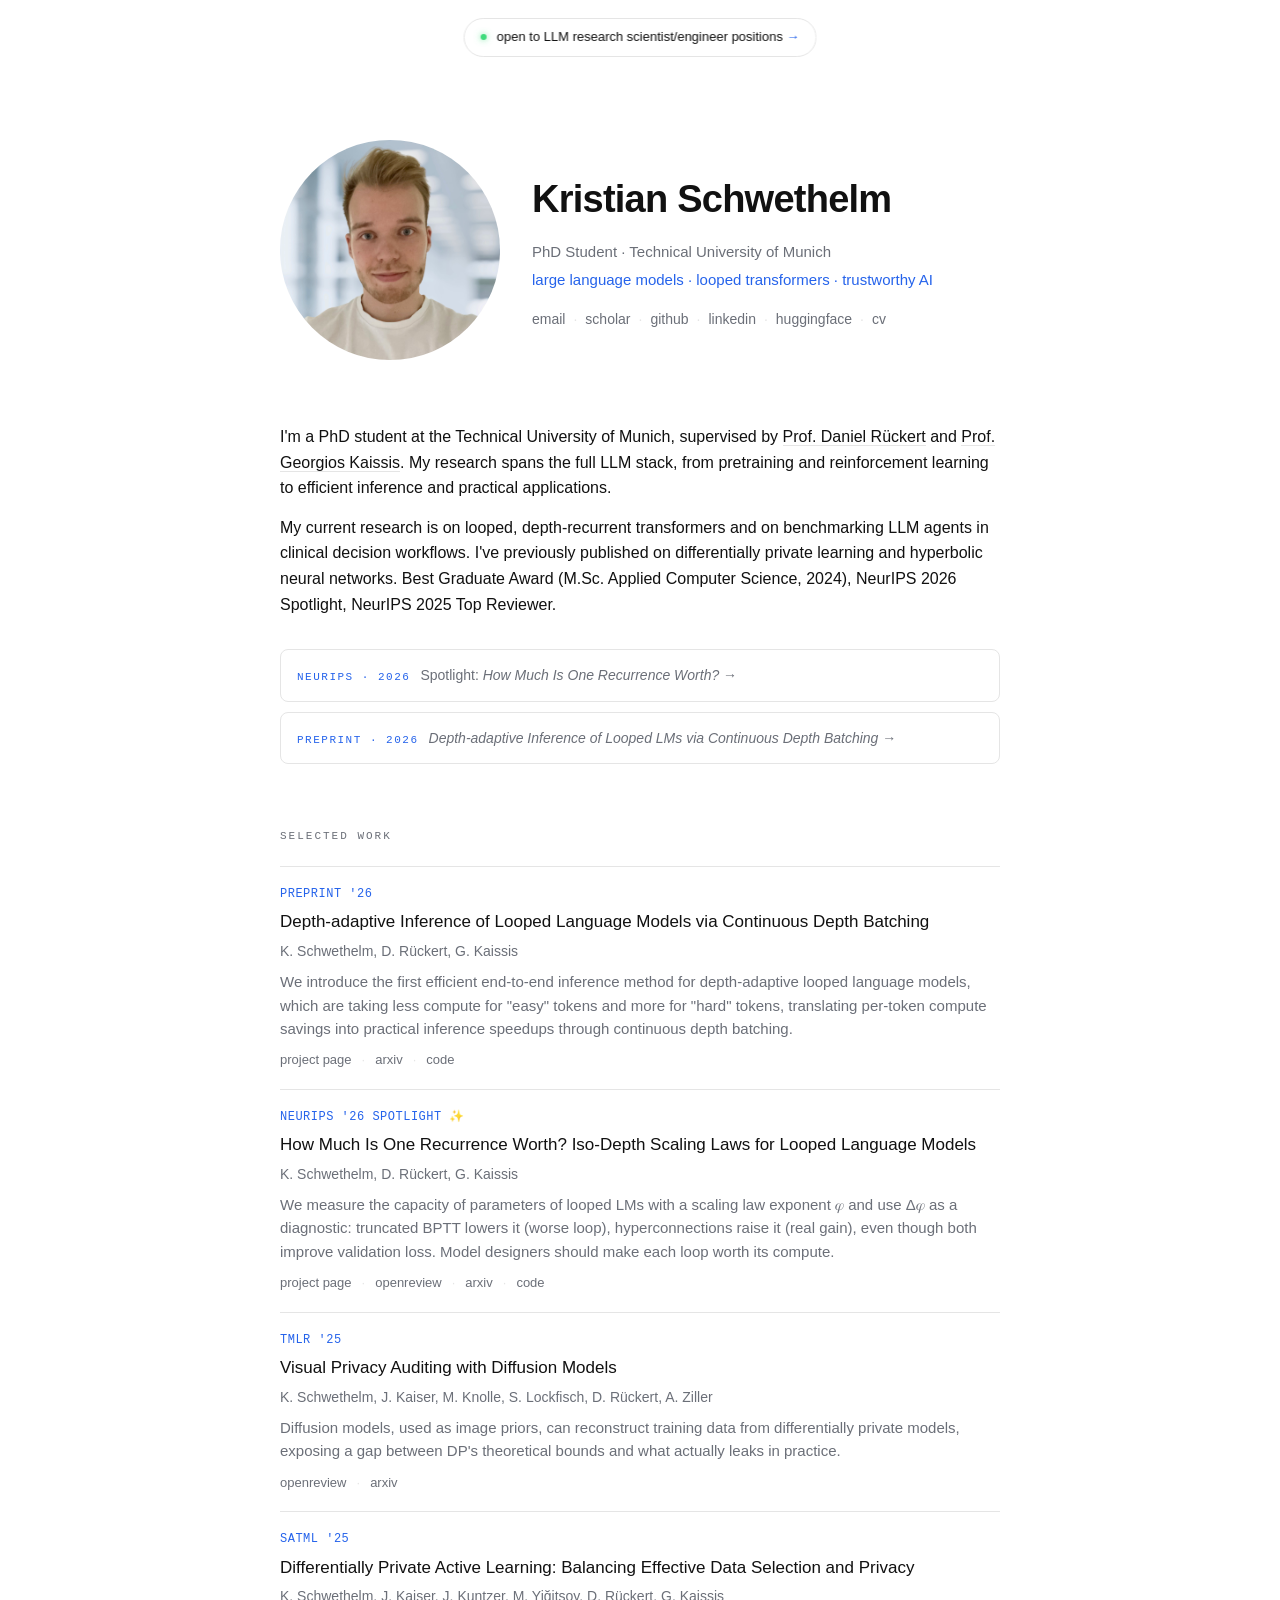
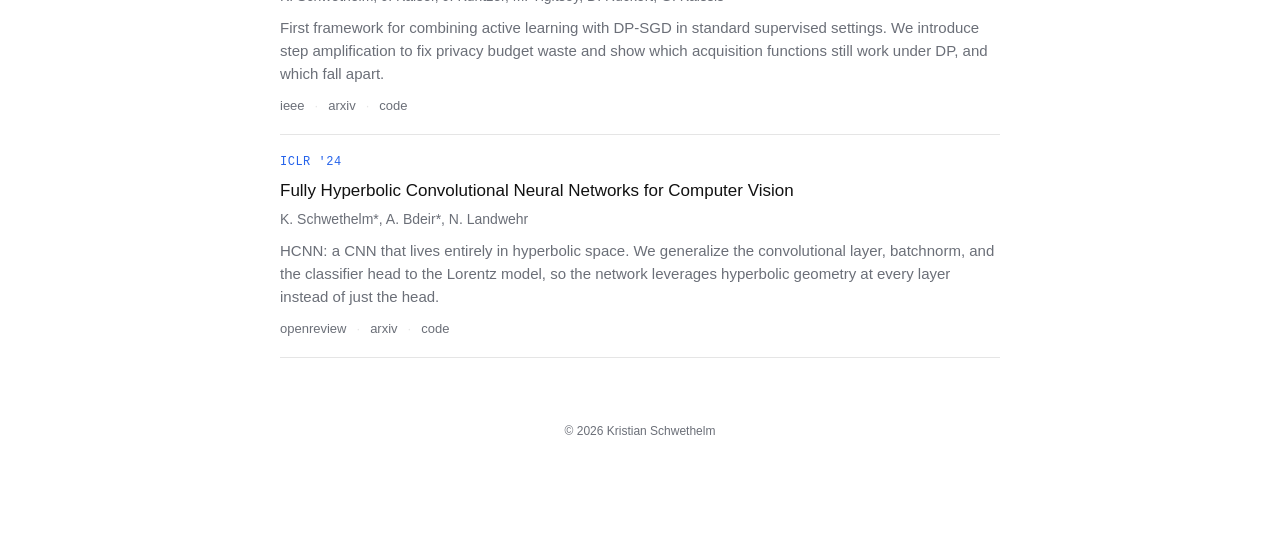
==== commit 4866b910: "Looped scaling page update + small fixes" ====
--- a/index.html
+++ b/index.html
@@ -351,7 +351,8 @@
     <h3 class="pub-title"><a href="looped-lm-scaling/">How Much Is One Recurrence Worth? Iso-Depth Scaling Laws for Looped Language Models</a></h3>
     <div class="pub-authors">K. Schwethelm, D. Rückert, G. Kaissis</div>
     <p class="pub-tldr">
-      We measure the capacity of parameters of looped LMs with a scaling law exponent φ and use Δφ as a diagnostic: truncated BPTT lowers it (worse loop), hyperconnections raise it (real gain), even though both improve validation loss.
+      We measure the capacity of parameters of looped LMs with a scaling law exponent 𝜑 and use Δ𝜑 as a diagnostic: truncated BPTT lowers it (worse loop), hyperconnections raise it (real gain), even though both improve validation loss.
+      Model designers should make each loop worth its compute.
     </p>
     <div class="pub-links">
       <a href="looped-lm-scaling/">project page</a>
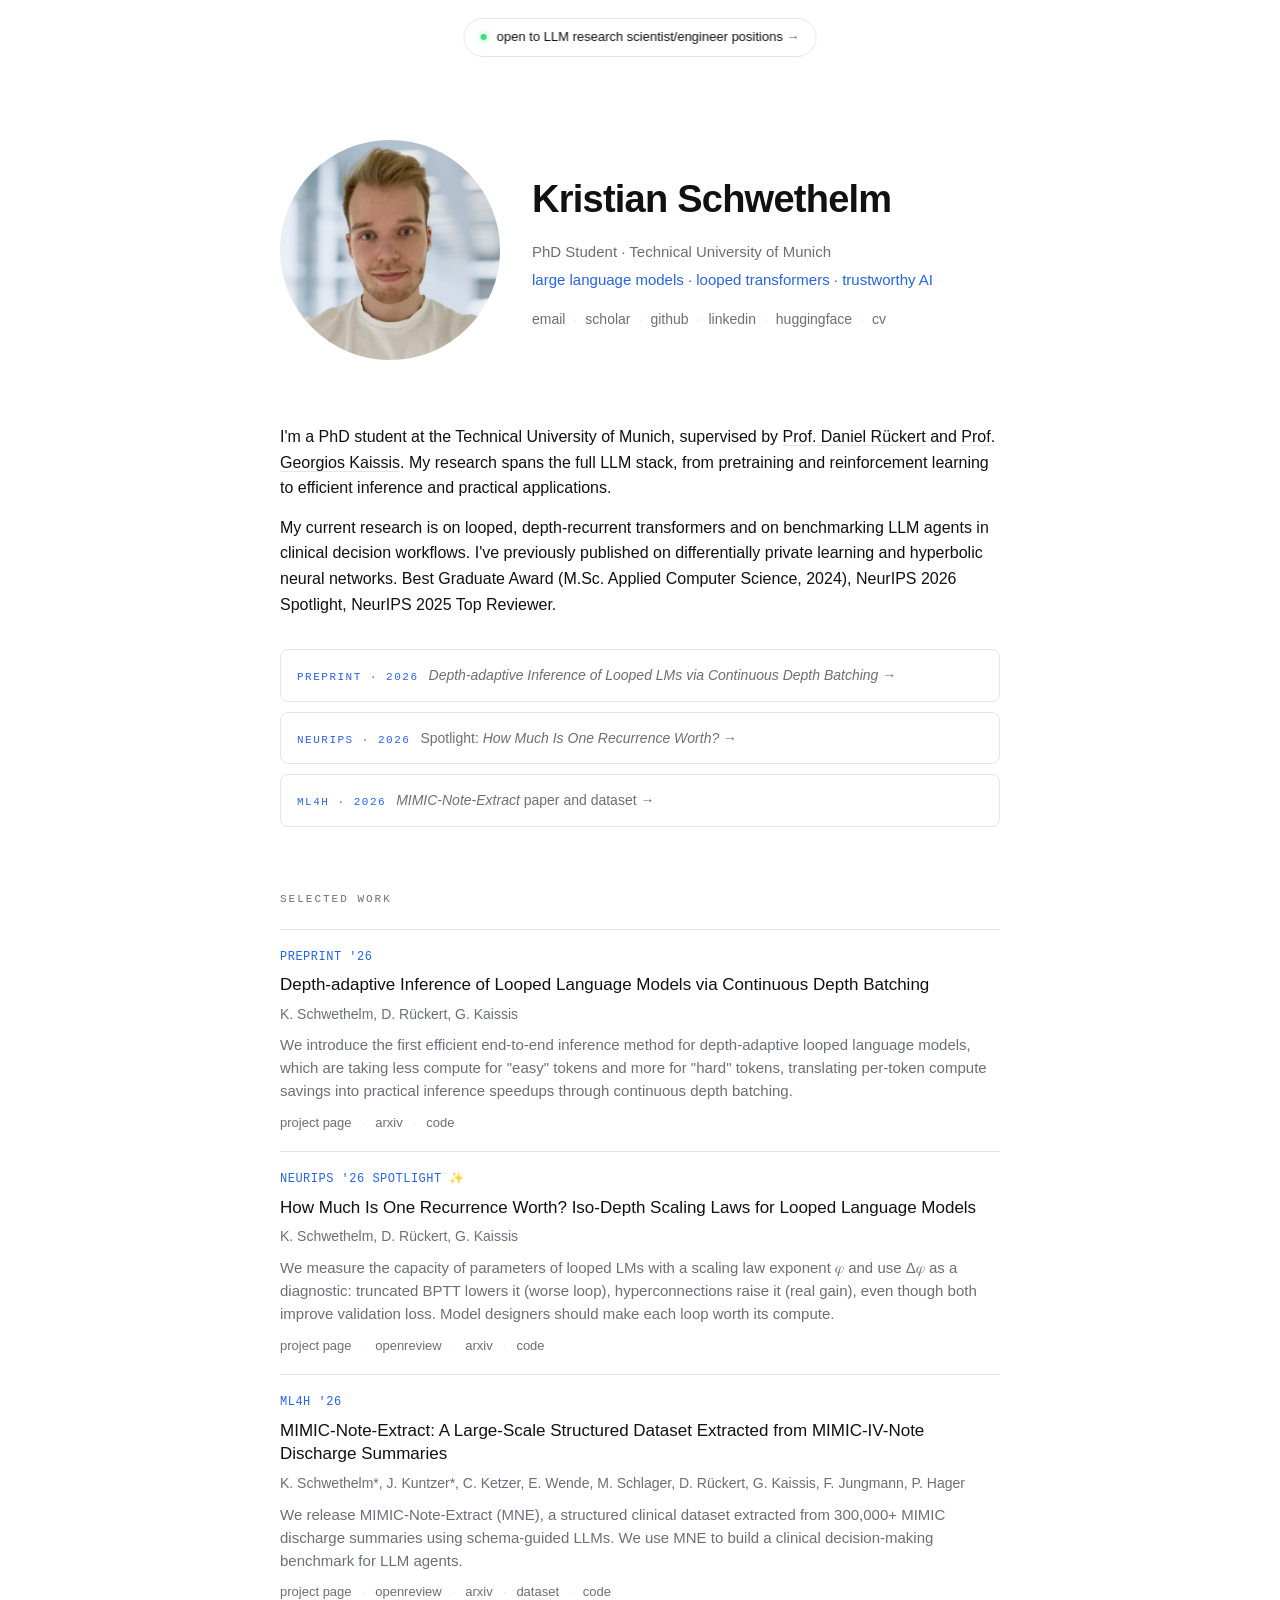
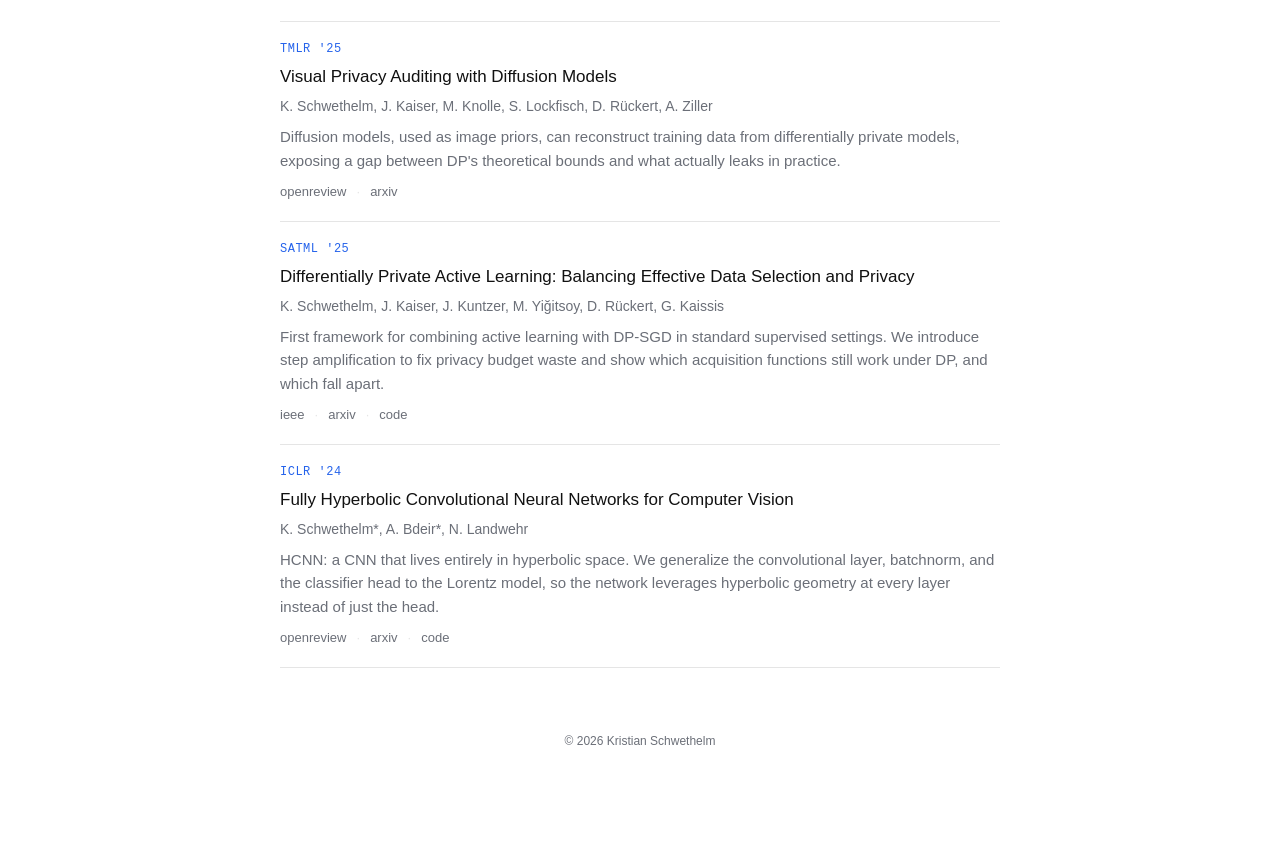
==== commit 5fd253de: "Added MNE paper and smooth scrolling" ====
--- a/index.html
+++ b/index.html
@@ -318,13 +318,17 @@
   </section>
 
   <section class="news" aria-label="News">
+    <a class="news-item" href="continuous-depth-batching/">
+      <span class="tag">Preprint · 2026</span>
+      <span><em>Depth-adaptive Inference of Looped LMs via Continuous Depth Batching</em> →</span>
+    </a>
     <a class="news-item" href="looped-lm-scaling/">
       <span class="tag">NeurIPS · 2026</span>
       <span>Spotlight: <em>How Much Is One Recurrence Worth?</em> →</span>
     </a>
-    <a class="news-item" href="continuous-depth-batching/">
-      <span class="tag">Preprint · 2026</span>
-      <span><em>Depth-adaptive Inference of Looped LMs via Continuous Depth Batching</em> →</span>
+    <a class="news-item" href="mimic-note-extract/">
+      <span class="tag">ML4H · 2026</span>
+      <span><em>MIMIC-Note-Extract</em> paper and dataset →</span>
     </a>
   </section>
 
@@ -366,6 +370,27 @@
   </article>
 
   <article class="pub">
+    <div class="pub-venue">ML4H '26</div>
+    <h3 class="pub-title"><a href="mimic-note-extract/">MIMIC-Note-Extract: A Large-Scale Structured Dataset Extracted from MIMIC-IV-Note Discharge Summaries</a></h3>
+    <div class="pub-authors">K. Schwethelm*, J. Kuntzer*, C. Ketzer, E. Wende, M. Schlager, D. Rückert, G. Kaissis, F. Jungmann, P. Hager</div>
+    <p class="pub-tldr">
+      We release MIMIC-Note-Extract (MNE), a structured clinical dataset extracted from 300,000+ MIMIC discharge summaries using schema-guided LLMs.
+      We use MNE to build a clinical decision-making benchmark for LLM agents.
+    </p>
+    <div class="pub-links">
+      <a href="mimic-note-extract/">project page</a>
+      <span class="sep">·</span>
+      <a href="https://openreview.net/forum?id=JrkNHy2wDR">openreview</a>
+      <span class="sep">·</span>
+      <a href="https://arxiv.org/abs/2611.04685">arxiv</a>
+      <span class="sep">·</span>
+      <a href="https://doi.org/10.13026/cq50-rd11">dataset</a>
+      <span class="sep">·</span>
+      <a href="https://github.com/kschwethelm/mimic-note-extract">code</a>
+    </div>
+  </article>
+
+  <article class="pub">
     <div class="pub-venue">TMLR '25</div>
     <h3 class="pub-title"><a href="https://arxiv.org/abs/2403.07588">Visual Privacy Auditing with Diffusion Models</a></h3>
     <div class="pub-authors">K. Schwethelm, J. Kaiser, M. Knolle, S. Lockfisch, D. Rückert, A. Ziller</div>
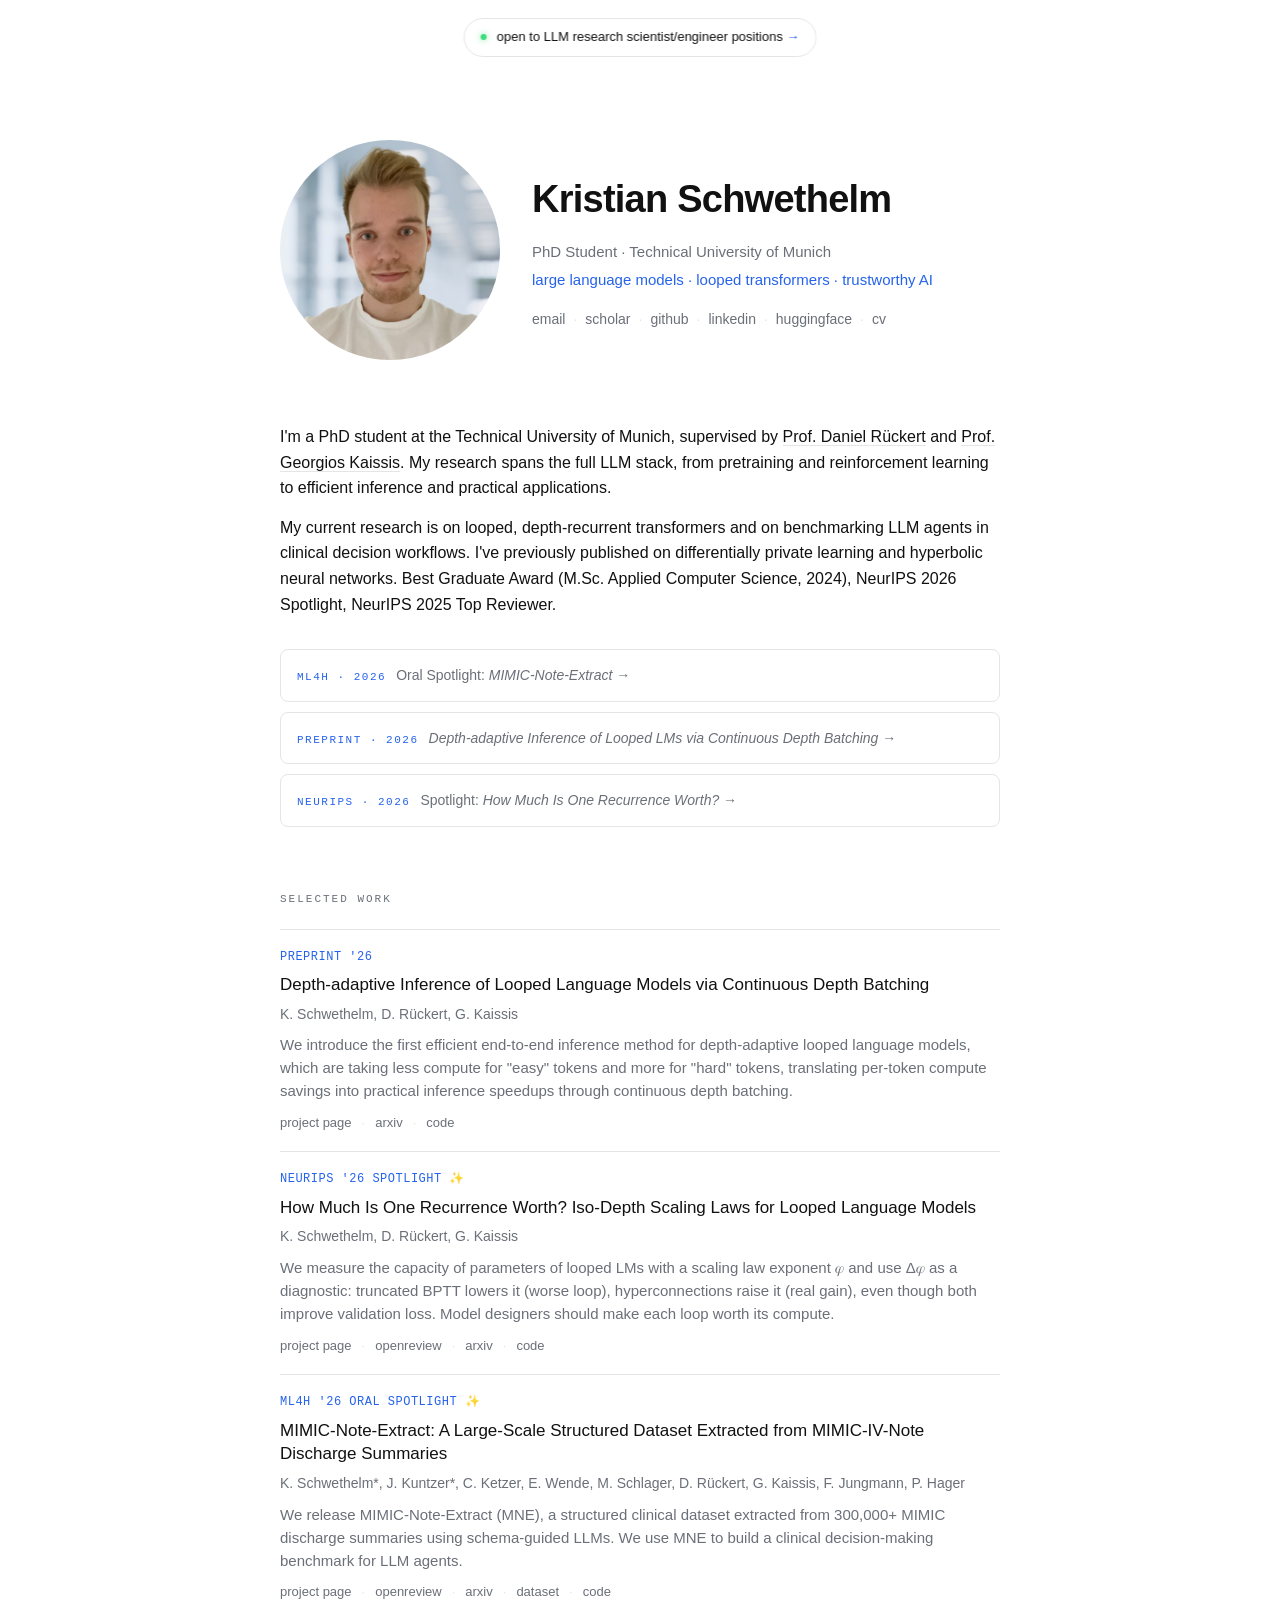
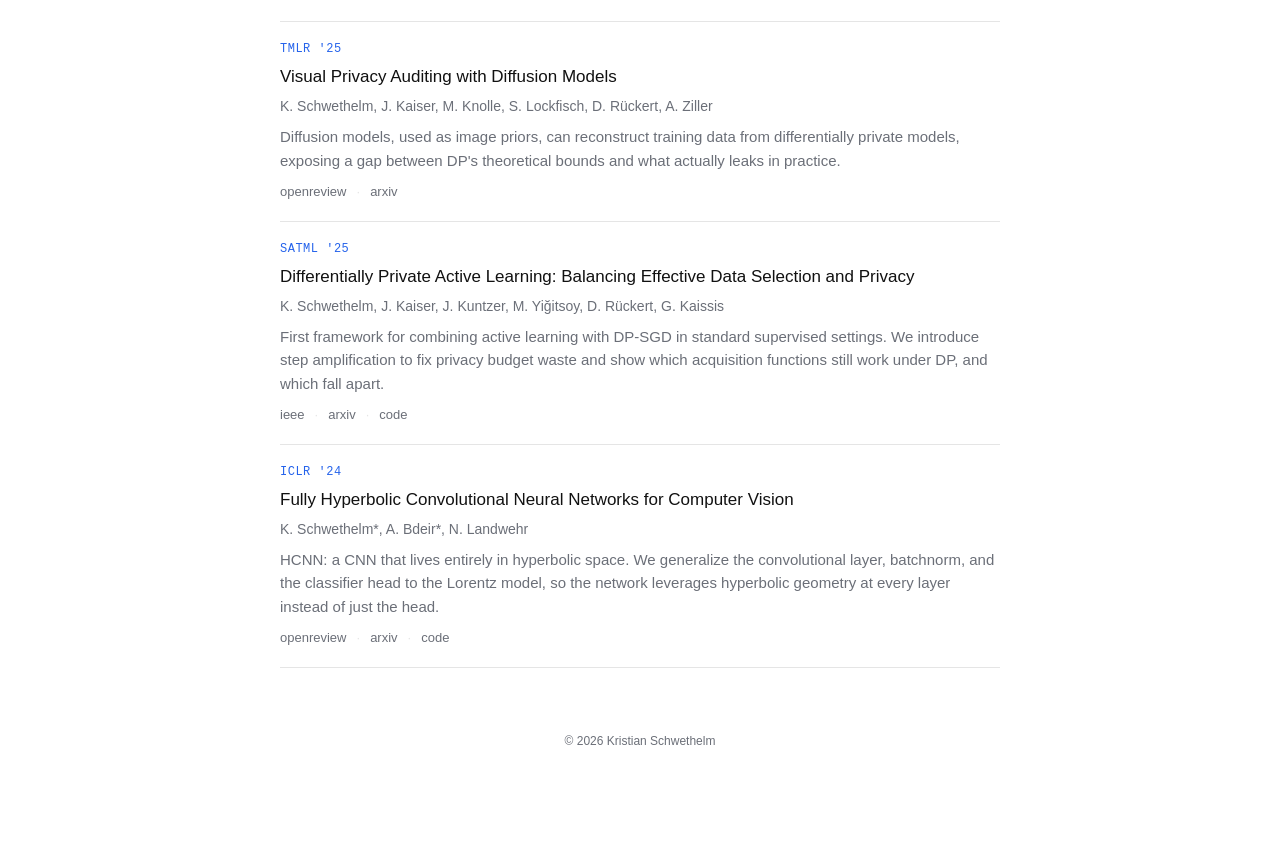
==== commit c061047c: "Announce MIMIC-Note-Extract oral spotlight at ML4H 2026" ====
--- a/index.html
+++ b/index.html
@@ -318,6 +318,10 @@
   </section>
 
   <section class="news" aria-label="News">
+    <a class="news-item" href="mimic-note-extract/">
+      <span class="tag">ML4H · 2026</span>
+      <span>Oral Spotlight: <em>MIMIC-Note-Extract</em> →</span>
+    </a>
     <a class="news-item" href="continuous-depth-batching/">
       <span class="tag">Preprint · 2026</span>
       <span><em>Depth-adaptive Inference of Looped LMs via Continuous Depth Batching</em> →</span>
@@ -326,10 +330,6 @@
       <span class="tag">NeurIPS · 2026</span>
       <span>Spotlight: <em>How Much Is One Recurrence Worth?</em> →</span>
     </a>
-    <a class="news-item" href="mimic-note-extract/">
-      <span class="tag">ML4H · 2026</span>
-      <span><em>MIMIC-Note-Extract</em> paper and dataset →</span>
-    </a>
   </section>
 
   <h2 class="label">Selected work</h2>
@@ -370,7 +370,7 @@
   </article>
 
   <article class="pub">
-    <div class="pub-venue">ML4H '26</div>
+    <div class="pub-venue">ML4H '26 Oral Spotlight ✨</div>
     <h3 class="pub-title"><a href="mimic-note-extract/">MIMIC-Note-Extract: A Large-Scale Structured Dataset Extracted from MIMIC-IV-Note Discharge Summaries</a></h3>
     <div class="pub-authors">K. Schwethelm*, J. Kuntzer*, C. Ketzer, E. Wende, M. Schlager, D. Rückert, G. Kaissis, F. Jungmann, P. Hager</div>
     <p class="pub-tldr">
